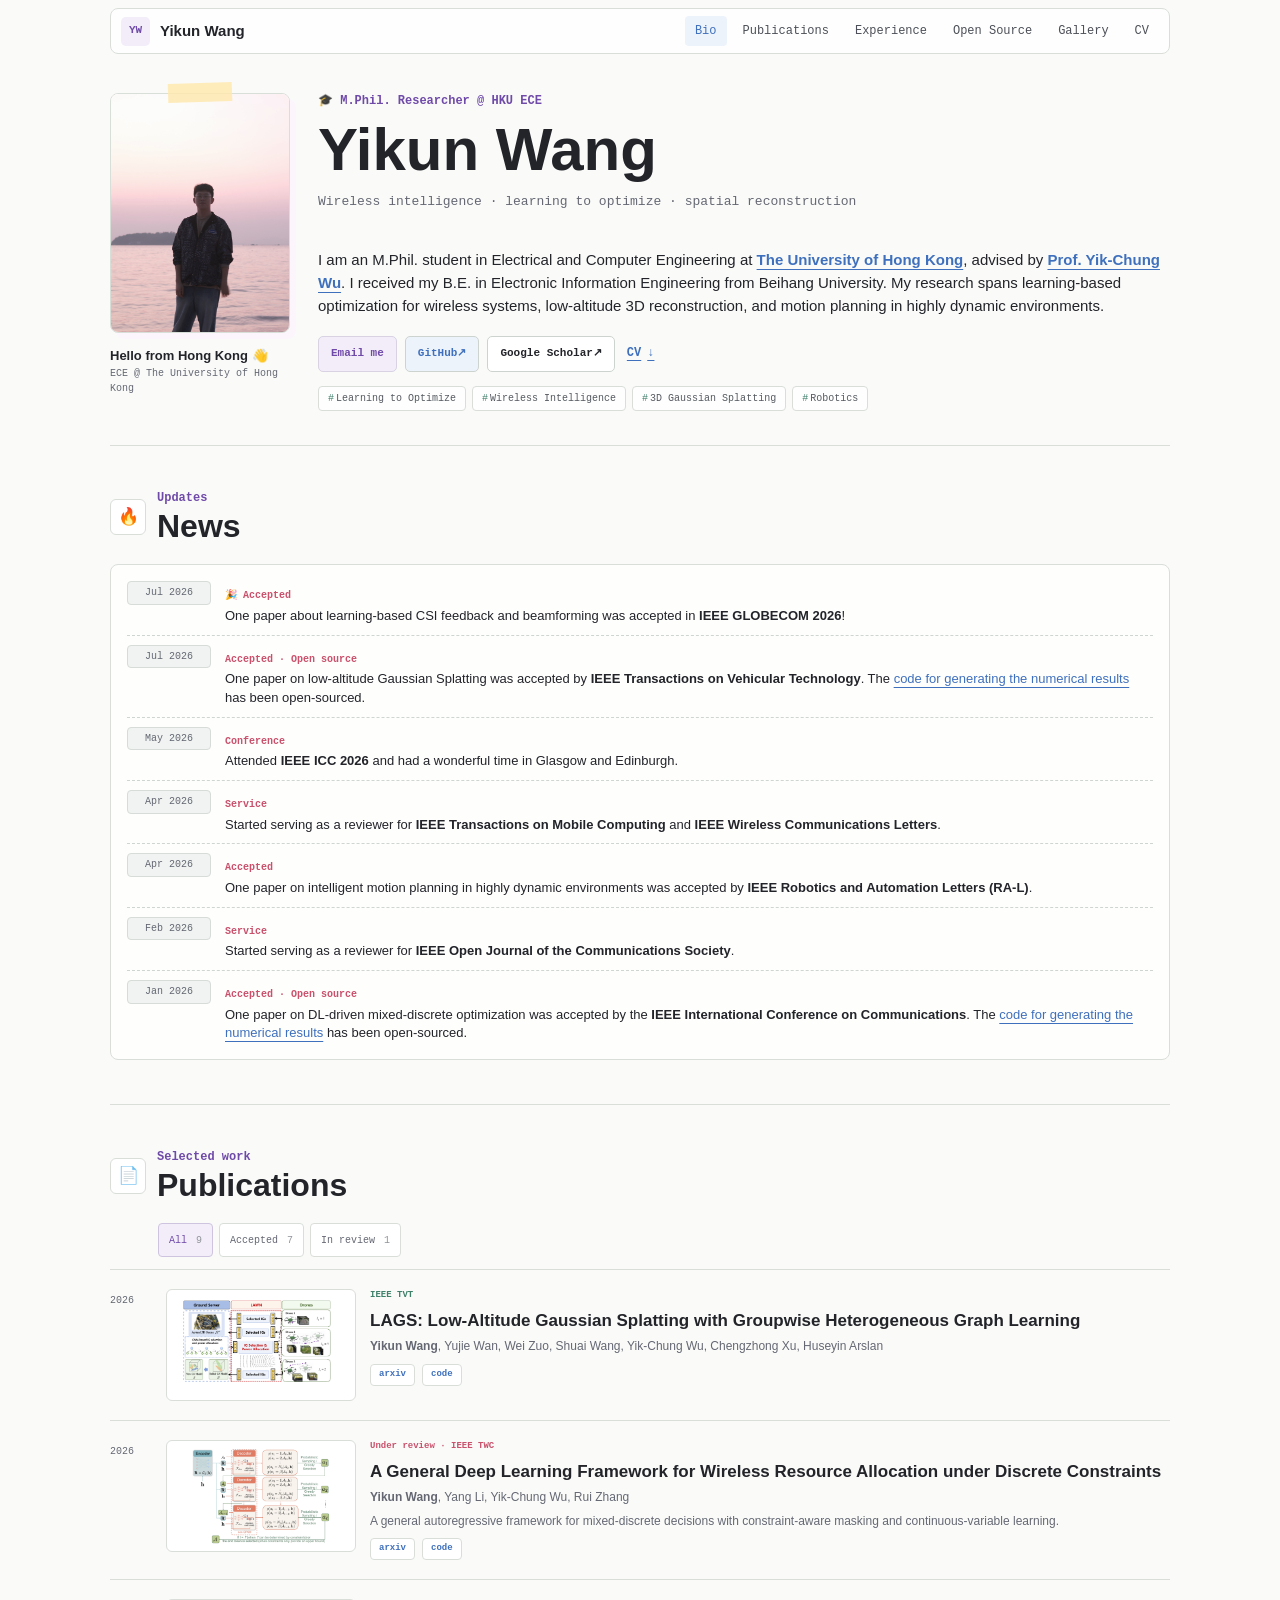
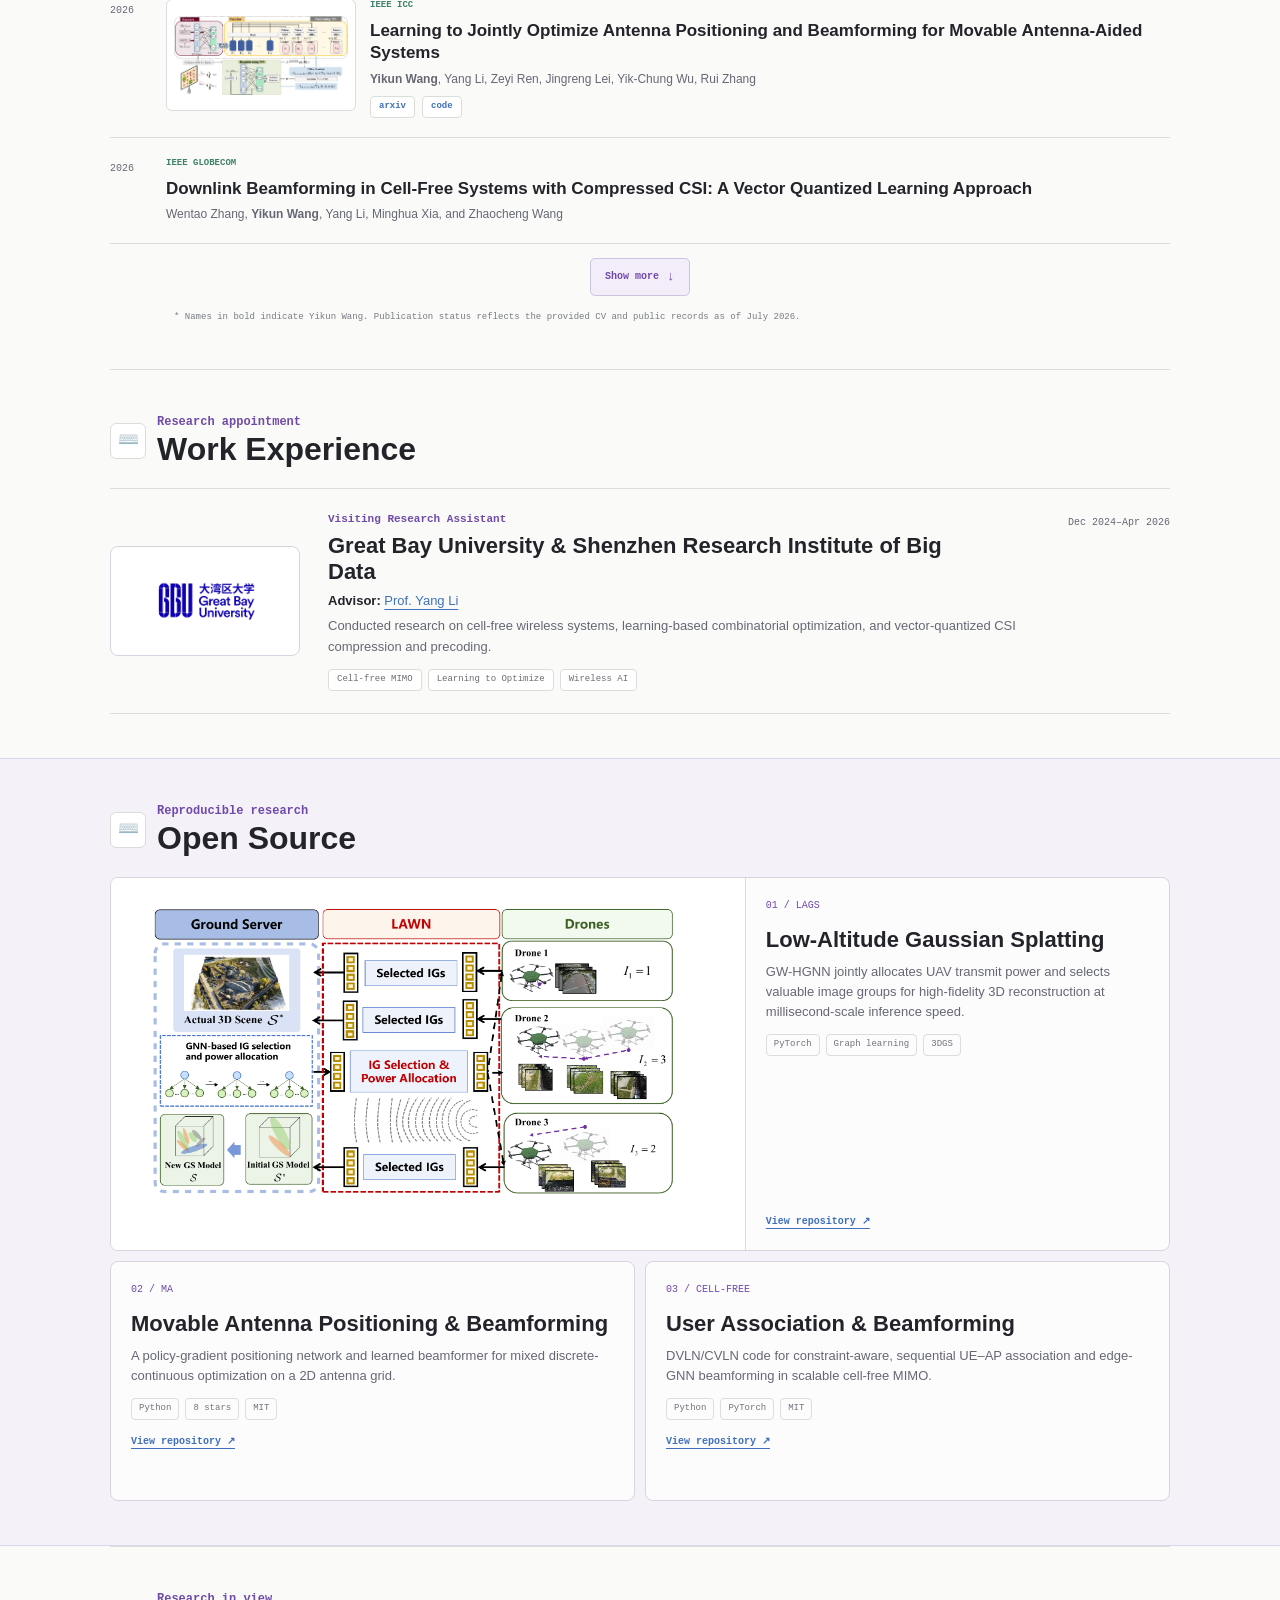
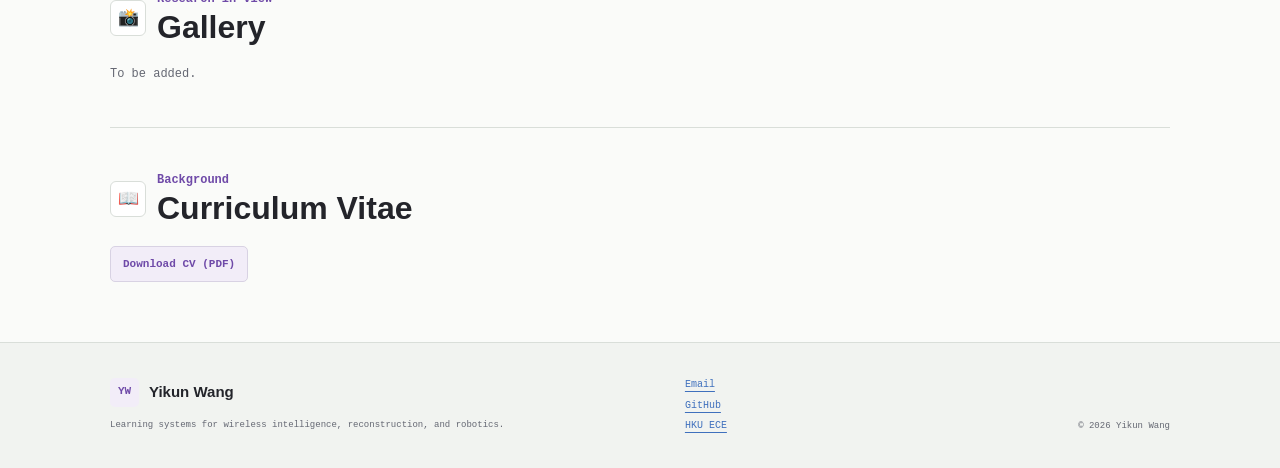
==== index.html @ ab5ed32e "Correct DPNet author list" ====
<!doctype html>
<html lang="en">
<head>
  <meta charset="utf-8">
  <meta name="viewport" content="width=device-width, initial-scale=1">
  <meta name="description" content="Yikun Wang is an M.Phil. researcher at The University of Hong Kong working on learning-based optimization, wireless systems, robotics, and 3D Gaussian Splatting.">
  <meta name="theme-color" content="#fafaf7">
  <title>Yikun Wang | HKU ECE</title>
  <link rel="icon" href="assets/images/academic-avatar.svg?v=20260718-7" type="image/svg+xml">
  <link rel="stylesheet" href="styles.css?v=20260721-9">
  <script src="script.js?v=20260721-9" defer></script>
</head>
<body>
  <a class="skip-link" href="#main">Skip to content</a>
  <header class="site-header" id="top">
    <div class="nav-shell">
      <a class="wordmark" href="#bio" aria-label="Yikun Wang, home">
        <span class="wordmark-mark">YW</span>
        <span>Yikun Wang</span>
      </a>
      <button class="nav-toggle" type="button" aria-expanded="false" aria-controls="site-nav" aria-label="Open navigation">
        <span></span><span></span><span></span>
      </button>
      <nav class="site-nav" id="site-nav" aria-label="Primary navigation">
        <a href="#bio">Bio</a>
        <a href="#publications">Publications</a>
        <a href="#experience">Experience</a>
        <a href="#opensource">Open Source</a>
        <a href="#gallery">Gallery</a>
        <a href="#cv">CV</a>
      </nav>
    </div>
  </header>

  <main id="main">
    <section class="intro" id="bio" aria-labelledby="intro-title">
      <div class="intro-heading">
        <p class="eyebrow">🎓 M.Phil. Researcher @ HKU ECE</p>
        <h1 id="intro-title">Yikun Wang</h1>
        <p class="intro-lede">Wireless intelligence · learning to optimize · spatial reconstruction</p>
      </div>
      <div class="portrait-wrap">
        <div class="portrait-rule" aria-hidden="true"></div>
        <img src="assets/images/yikun-portrait.jpg" alt="Yikun Wang by the sea at sunset" width="1200" height="1800">
        <p><strong>Hello from Hong Kong 👋</strong><br>ECE @ The University of Hong Kong</p>
      </div>
      <div class="intro-copy">
        <p class="bio-copy">I am an M.Phil. student in Electrical and Computer Engineering at <a href="https://www.hku.hk/" target="_blank" rel="noreferrer">The University of Hong Kong</a>, advised by <a href="https://www.eee.hku.hk/~ycwu/" target="_blank" rel="noreferrer">Prof. Yik-Chung Wu</a>. I received my B.E. in Electronic Information Engineering from Beihang University. My research spans learning-based optimization for wireless systems, low-altitude 3D reconstruction, and motion planning in highly dynamic environments.</p>
        <div class="intro-actions" aria-label="Profile links">
          <a class="button button-primary" href="mailto:ykwang@eee.hku.hk">Email me</a>
          <a class="button button-secondary" href="https://github.com/YikunWang-EEE" target="_blank" rel="noreferrer">GitHub <span aria-hidden="true">↗</span></a>
          <a class="button" href="https://scholar.google.com/citations?hl=en&amp;view_op=list_works&amp;gmla=AO4B3ju6pZZpraWjbj2CUvPXa1FdmFmzpPpdpipQmWV3jkMNnJFalq5G9FxbeMhMdNvijNflR9nXmURMzgoib3bXlLib&amp;user=nEgyU6MAAAAJ" target="_blank" rel="noreferrer">Google Scholar <span aria-hidden="true">↗</span></a>
          <a class="text-link" href="assets/cv/Yikun_Wang_CV.pdf?v=20260718-4" download="Yikun_Wang_CV.pdf">CV <span aria-hidden="true">↓</span></a>
        </div>
        <ul class="research-tags" aria-label="Research interests">
          <li>Learning to Optimize</li>
          <li>Wireless Intelligence</li>
          <li>3D Gaussian Splatting</li>
          <li>Robotics</li>
        </ul>
      </div>
      <a class="section-cue" href="#news" aria-label="Continue to news"><span>Latest</span><span aria-hidden="true">↓</span></a>
    </section>

    <section class="section news-section" id="news" aria-labelledby="news-title">
      <div class="section-heading">
        <p class="section-index" aria-hidden="true">🔥</p>
        <div>
          <p class="eyebrow">Updates</p>
          <h2 id="news-title">News</h2>
        </div>
      </div>
      <div class="news-list">
        <article class="news-item featured-news">
          <time datetime="2026-07">Jul 2026</time>
          <div>
            <span class="news-label">🎉 Accepted</span>
            <p>One paper about learning-based CSI feedback and beamforming was accepted in <strong>IEEE GLOBECOM 2026</strong>!</p>
          </div>
        </article>
        <article class="news-item featured-news">
          <time datetime="2026-07">Jul 2026</time>
          <div>
            <span class="news-label">Accepted · Open source</span>
            <p>One paper on low-altitude Gaussian Splatting was accepted by <strong>IEEE Transactions on Vehicular Technology</strong>. The <a href="https://github.com/YikunWang-EEE/LAGS_low_altitude_gaussian_splatting" target="_blank" rel="noreferrer">code for generating the numerical results</a> has been open-sourced.</p>
          </div>
        </article>
        <article class="news-item">
          <time datetime="2026-05">May 2026</time>
          <div>
            <span class="news-label">Conference</span>
            <p>Attended <strong>IEEE ICC 2026</strong> and had a wonderful time in Glasgow and Edinburgh.</p>
          </div>
        </article>
        <article class="news-item">
          <time datetime="2026-04">Apr 2026</time>
          <div>
            <span class="news-label">Service</span>
            <p>Started serving as a reviewer for <strong>IEEE Transactions on Mobile Computing</strong> and <strong>IEEE Wireless Communications Letters</strong>.</p>
          </div>
        </article>
        <article class="news-item">
          <time datetime="2026-04">Apr 2026</time>
          <div>
            <span class="news-label">Accepted</span>
            <p>One paper on intelligent motion planning in highly dynamic environments was accepted by <strong>IEEE Robotics and Automation Letters (RA-L)</strong>.</p>
          </div>
        </article>
        <article class="news-item">
          <time datetime="2026-02">Feb 2026</time>
          <div>
            <span class="news-label">Service</span>
            <p>Started serving as a reviewer for <strong>IEEE Open Journal of the Communications Society</strong>.</p>
          </div>
        </article>
        <article class="news-item">
          <time datetime="2026-01">Jan 2026</time>
          <div>
            <span class="news-label">Accepted · Open source</span>
            <p>One paper on DL-driven mixed-discrete optimization was accepted by the <strong>IEEE International Conference on Communications</strong>. The <a href="https://github.com/YikunWang-EEE/RL-MA-joint-APS-and-BF" target="_blank" rel="noreferrer">code for generating the numerical results</a> has been open-sourced.</p>
          </div>
        </article>
      </div>
    </section>

    <section class="section" id="publications" aria-labelledby="publications-title">
      <div class="section-heading">
        <p class="section-index" aria-hidden="true">📄</p>
        <div>
          <p class="eyebrow">Selected work</p>
          <h2 id="publications-title">Publications</h2>
        </div>
      </div>
      <div class="filter-bar" role="group" aria-label="Filter publications">
        <button class="filter-button is-active" type="button" data-filter="all" aria-pressed="true">All <span>9</span></button>
        <button class="filter-button" type="button" data-filter="accepted" aria-pressed="false">Accepted <span>7</span></button>
        <button class="filter-button" type="button" data-filter="review" aria-pressed="false">In review <span>1</span></button>
      </div>
      <ol class="publication-list" id="publication-list">
        <li class="publication has-media" data-categories="accepted">
          <div class="publication-year">2026</div>
          <div class="publication-media"><img src="assets/images/lags-system.png" alt="Low-altitude Gaussian Splatting system overview" loading="lazy"></div>
          <div class="publication-body">
            <div class="publication-topline"><span class="status status-accepted">IEEE TVT</span></div>
            <h3>LAGS: Low-Altitude Gaussian Splatting with Groupwise Heterogeneous Graph Learning</h3>
            <p class="authors"><strong>Yikun Wang</strong>, Yujie Wan, Wei Zuo, Shuai Wang, Yik-Chung Wu, Chengzhong Xu, Huseyin Arslan</p>
            <div class="paper-links"><a href="https://arxiv.org/abs/2604.16910" target="_blank" rel="noreferrer">arXiv</a><a href="https://github.com/YikunWang-EEE/LAGS_low_altitude_gaussian_splatting" target="_blank" rel="noreferrer">Code</a></div>
          </div>
        </li>
        <li class="publication has-media" data-categories="review">
          <div class="publication-year">2026</div>
          <div class="publication-media"><img src="assets/images/general-dl-framework.png" alt="Autoregressive encoder-decoder framework for mixed-discrete wireless resource allocation" loading="lazy"></div>
          <div class="publication-body">
            <div class="publication-topline"><span class="status status-review">Under review · IEEE TWC</span></div>
            <h3>A General Deep Learning Framework for Wireless Resource Allocation under Discrete Constraints</h3>
            <p class="authors"><strong>Yikun Wang</strong>, Yang Li, Yik-Chung Wu, Rui Zhang</p>
            <p class="paper-note">A general autoregressive framework for mixed-discrete decisions with constraint-aware masking and continuous-variable learning.</p>
            <div class="paper-links"><a href="https://arxiv.org/abs/2603.19322" target="_blank" rel="noreferrer">arXiv</a><a href="https://github.com/YikunWang-EEE/User_Association_Beamforming_Cell_Free_Learning" target="_blank" rel="noreferrer">Code</a></div>
          </div>
        </li>
        <li class="publication has-media" data-categories="accepted">
          <div class="publication-year">2026</div>
          <div class="publication-media"><img src="assets/images/ma-framework.png" alt="Movable antenna positioning and beamforming framework" loading="lazy"></div>
          <div class="publication-body">
            <div class="publication-topline"><span class="status status-accepted">IEEE ICC</span></div>
            <h3>Learning to Jointly Optimize Antenna Positioning and Beamforming for Movable Antenna-Aided Systems</h3>
            <p class="authors"><strong>Yikun Wang</strong>, Yang Li, Zeyi Ren, Jingreng Lei, Yik-Chung Wu, Rui Zhang</p>
            <div class="paper-links"><a href="https://arxiv.org/abs/2603.16449" target="_blank" rel="noreferrer">arXiv</a><a href="https://github.com/YikunWang-EEE/RL-MA-joint-APS-and-BF" target="_blank" rel="noreferrer">Code</a></div>
          </div>
        </li>
        <li class="publication" data-categories="accepted">
          <div class="publication-year">2026</div>
          <div class="publication-body">
            <div class="publication-topline"><span class="status status-accepted">IEEE GLOBECOM</span></div>
            <h3>Downlink Beamforming in Cell-Free Systems with Compressed CSI: A Vector Quantized Learning Approach</h3>
            <p class="authors">Wentao Zhang, <strong>Yikun Wang</strong>, Yang Li, Minghua Xia, and Zhaocheng Wang</p>
          </div>
        </li>
        <li class="publication has-media" data-categories="accepted">
          <div class="publication-year">2026</div>
          <div class="publication-media"><img src="assets/images/dpnet-framework.png" alt="DPNet framework combining Doppler velocity rectification, D-KalmanNet, and dynamic motion planning" loading="lazy"></div>
          <div class="publication-body">
            <div class="publication-topline"><span class="status status-accepted">IEEE RA-L</span></div>
            <h3>DPNet: Doppler LiDAR Motion Planning for Highly-Dynamic Environments</h3>
            <p class="authors">Wei Zuo, Zeyi Ren, Chengyang Li, <strong>Yikun Wang</strong>, et al.</p>
            <div class="paper-links"><a href="https://arxiv.org/abs/2512.00375" target="_blank" rel="noreferrer">arXiv</a><a href="https://github.com/UUwei-zuo/DPNet" target="_blank" rel="noreferrer">Code</a></div>
          </div>
        </li>
        <li class="publication" data-categories="accepted">
          <div class="publication-year">2026</div>
          <div class="publication-body">
            <div class="publication-topline"><span class="status status-accepted">IEEE ISIT Workshop</span></div>
            <h3>Efficient Transceiver Design for Aerial Image Transmission and Large-scale Scene Reconstruction</h3>
            <p class="authors">Zeyi Ren, Jialin Dong, Wei Zuo, <strong>Yikun Wang</strong>, et al.</p>
          </div>
        </li>
        <li class="publication" data-categories="accepted">
          <div class="publication-year">2026</div>
          <div class="publication-body">
            <div class="publication-topline"><span class="status status-accepted">CVPR</span></div>
            <h3>NTK-Guided Implicit Neural Teaching</h3>
            <p class="authors">Chen Zhang, Wei Zuo, Bingyang Cheng, <strong>Yikun Wang</strong>, Wei-Bin Kou, Yik-Chung Wu, Ngai Wong</p>
            <div class="paper-links"><a href="https://github.com/chen2hang/NTK_Guided_Implicit_Neural_Teaching" target="_blank" rel="noreferrer">Code</a></div>
          </div>
        </li>
        <li class="publication" data-categories="accepted">
          <div class="publication-year">2026</div>
          <div class="publication-body">
            <div class="publication-topline"><span class="status status-accepted">IEEE ICASSP</span></div>
            <h3>HPTune: Hierarchical Proactive Tuning for Collision-Free Model Predictive Control</h3>
            <p class="authors">Wei Zuo, Chengyang Li, <strong>Yikun Wang</strong>, Bingyang Cheng, Zeyi Ren, Shuai Wang, Derrick Wing Kwan Ng, Yik-Chung Wu</p>
            <div class="paper-links"><a href="https://arxiv.org/abs/2601.21346" target="_blank" rel="noreferrer">arXiv</a></div>
          </div>
        </li>
        <li class="publication" data-categories="patent">
          <div class="publication-year">2026</div>
          <div class="publication-body">
            <div class="publication-topline"><span class="status status-patent">国家发明专利</span></div>
            <h3 lang="zh-CN">一种无蜂窝系统的联合授权与波束赋形方法及其相关设备</h3>
            <p class="authors" lang="zh-CN">申请号：202610309500.6，申请日期：2026年3月13日</p>
          </div>
        </li>
      </ol>
      <div class="publication-toggle">
        <button class="show-more-button" type="button" aria-expanded="false" aria-controls="publication-list">
          <span class="show-more-label">Show more</span>
          <span class="show-more-icon" aria-hidden="true">↓</span>
        </button>
      </div>
      <p class="publication-note">* Names in bold indicate Yikun Wang. Publication status reflects the provided CV and public records as of July 2026.</p>
    </section>

    <section class="section experience-section" id="experience" aria-labelledby="experience-title">
      <div class="section-heading">
        <p class="section-index" aria-hidden="true">⌨️</p>
        <div>
          <p class="eyebrow">Research appointment</p>
          <h2 id="experience-title">Work Experience</h2>
        </div>
      </div>
      <article class="experience-entry">
        <div class="experience-logo">
          <img src="assets/images/gbu-logo.png" alt="Great Bay University logo" width="182" height="71">
        </div>
        <div class="experience-details">
          <div class="experience-topline">
            <div>
              <p class="experience-role">Visiting Research Assistant</p>
              <h3>Great Bay University &amp; Shenzhen Research Institute of Big Data</h3>
            </div>
            <time datetime="2024-12/2026-04">Dec 2024–Apr 2026</time>
          </div>
          <p class="experience-advisor"><strong>Advisor:</strong> <a href="https://liyangblade.github.io/" target="_blank" rel="noreferrer">Prof. Yang Li</a></p>
          <p>Conducted research on cell-free wireless systems, learning-based combinatorial optimization, and vector-quantized CSI compression and precoding.</p>
          <ul class="experience-tags" aria-label="Research areas">
            <li>Cell-free MIMO</li>
            <li>Learning to Optimize</li>
            <li>Wireless AI</li>
          </ul>
        </div>
      </article>
    </section>

    <section class="section open-source-section" id="opensource" aria-labelledby="opensource-title">
      <div class="section-heading">
        <p class="section-index" aria-hidden="true">⌨️</p>
        <div><p class="eyebrow">Reproducible research</p><h2 id="opensource-title">Open Source</h2></div>
      </div>
      <div class="project-grid">
        <article class="project project-featured">
          <div class="project-visual"><img src="assets/images/lags-system.png" alt="LAGS groupwise aerial image transmission system diagram" loading="lazy"></div>
          <div class="project-content">
            <div class="project-number">01 / LAGS</div>
            <h3>Low-Altitude Gaussian Splatting</h3>
            <p>GW-HGNN jointly allocates UAV transmit power and selects valuable image groups for high-fidelity 3D reconstruction at millisecond-scale inference speed.</p>
            <ul class="tech-list"><li>PyTorch</li><li>Graph learning</li><li>3DGS</li></ul>
            <a class="project-link" href="https://github.com/YikunWang-EEE/LAGS_low_altitude_gaussian_splatting" target="_blank" rel="noreferrer">View repository <span aria-hidden="true">↗</span></a>
          </div>
        </article>
        <article class="project">
          <div class="project-content">
            <div class="project-number">02 / MA</div>
            <h3>Movable Antenna Positioning &amp; Beamforming</h3>
            <p>A policy-gradient positioning network and learned beamformer for mixed discrete-continuous optimization on a 2D antenna grid.</p>
            <div class="project-meta"><span>Python</span><span>8 stars</span><span>MIT</span></div>
            <a class="project-link" href="https://github.com/YikunWang-EEE/RL-MA-joint-APS-and-BF" target="_blank" rel="noreferrer">View repository <span aria-hidden="true">↗</span></a>
          </div>
        </article>
        <article class="project">
          <div class="project-content">
            <div class="project-number">03 / CELL-FREE</div>
            <h3>User Association &amp; Beamforming</h3>
            <p>DVLN/CVLN code for constraint-aware, sequential UE–AP association and edge-GNN beamforming in scalable cell-free MIMO.</p>
            <div class="project-meta"><span>Python</span><span>PyTorch</span><span>MIT</span></div>
            <a class="project-link" href="https://github.com/YikunWang-EEE/User_Association_Beamforming_Cell_Free_Learning" target="_blank" rel="noreferrer">View repository <span aria-hidden="true">↗</span></a>
          </div>
        </article>
      </div>
    </section>

    <section class="section" id="gallery" aria-labelledby="gallery-title">
      <div class="section-heading">
        <p class="section-index" aria-hidden="true">📸</p>
        <div><p class="eyebrow">Research in view</p><h2 id="gallery-title">Gallery</h2></div>
      </div>
      <p class="section-placeholder">To be added.</p>
    </section>

    <section class="section cv-section" id="cv" aria-labelledby="cv-title">
      <div class="section-heading">
        <p class="section-index" aria-hidden="true">📖</p>
        <div><p class="eyebrow">Background</p><h2 id="cv-title">Curriculum Vitae</h2></div>
      </div>
      <div class="cv-download">
        <a class="button button-primary" href="assets/cv/Yikun_Wang_CV.pdf?v=20260718-4" download="Yikun_Wang_CV.pdf">Download CV (PDF)</a>
      </div>
    </section>
  </main>

  <footer class="site-footer">
    <div><a class="wordmark footer-wordmark" href="#top"><span class="wordmark-mark">YW</span><span>Yikun Wang</span></a><p>Learning systems for wireless intelligence, reconstruction, and robotics.</p></div>
    <div class="footer-links"><a href="mailto:ykwang@eee.hku.hk">Email</a><a href="https://github.com/YikunWang-EEE" target="_blank" rel="noreferrer">GitHub</a><a href="https://www.eee.hku.hk/" target="_blank" rel="noreferrer">HKU ECE</a></div>
    <p class="copyright">© <span id="year">2026</span> Yikun Wang</p>
  </footer>
</body>
</html>
---- styles.css ----
:root {
  --ink: #23242a;
  --muted: #656873;
  --paper: #fafbf9;
  --panel: #ffffff;
  --soft: #f0f3f1;
  --line: #d9ded9;
  --purple: #6f4aa8;
  --purple-soft: #f2edf8;
  --blue: #3f70bd;
  --blue-soft: #edf3fb;
  --coral: #c9516c;
  --green: #3f806b;
  --max: 1060px;
  --sans: Inter, "Helvetica Neue", Arial, sans-serif;
  --mono: "SFMono-Regular", Consolas, "Liberation Mono", monospace;
}

* { box-sizing: border-box; }
html { scroll-behavior: smooth; scroll-padding-top: 72px; }
body { margin: 0; background: var(--paper); color: var(--ink); font-family: var(--sans); font-size: 15px; line-height: 1.55; letter-spacing: 0; }
img { display: block; max-width: 100%; }
a { color: var(--blue); text-decoration-thickness: 1px; text-underline-offset: 4px; }
a:hover { color: var(--purple); }
button { font: inherit; letter-spacing: 0; }
.skip-link { position: fixed; top: -60px; left: 16px; z-index: 100; padding: 8px 14px; background: var(--ink); color: white; }
.skip-link:focus { top: 12px; }

.site-header { position: sticky; top: 0; z-index: 50; padding: 8px 0; background: rgba(250, 251, 249, .94); border-bottom: 1px solid transparent; backdrop-filter: blur(12px); }
.site-header.is-scrolled { border-color: var(--line); }
.nav-shell { width: min(calc(100% - 36px), var(--max)); min-height: 46px; margin: auto; padding: 0 10px; display: flex; align-items: center; justify-content: space-between; border: 1px solid var(--line); border-radius: 8px; background: rgba(255,255,255,.78); }
.wordmark { display: inline-flex; align-items: center; gap: 10px; color: var(--ink); font-weight: 750; text-decoration: none; }
.wordmark:hover { color: var(--ink); }
.wordmark-mark { display: grid; place-items: center; width: 29px; height: 29px; border-radius: 5px; background: var(--purple-soft); color: var(--purple); font-family: var(--mono); font-size: 11px; font-weight: 800; }
.site-nav { display: flex; align-items: center; gap: 6px; }
.site-nav a { padding: 6px 10px; border-radius: 4px; color: #4d5058; font-family: var(--mono); font-size: 12px; text-decoration: none; }
.site-nav a:hover, .site-nav a.is-current { background: var(--blue-soft); color: var(--blue); }
.nav-toggle { display: none; width: 42px; height: 42px; padding: 10px; border: 0; background: transparent; }
.nav-toggle span { display: block; height: 1px; margin: 5px 0; background: var(--ink); transition: transform 160ms ease, opacity 160ms ease; }

.intro { width: min(calc(100% - 36px), var(--max)); margin: 0 auto; padding: 30px 0 34px; display: grid; grid-template-columns: 180px minmax(0, 1fr); column-gap: 28px; row-gap: 18px; align-items: start; }
.intro-heading { grid-column: 2; grid-row: 1; align-self: end; }
.intro-copy { grid-column: 2; grid-row: 2; }
.portrait-wrap { grid-column: 1; grid-row: 1 / span 2; position: sticky; top: 78px; }
.portrait-wrap img { width: 100%; height: 240px; border: 1px solid #cfd6d0; border-radius: 8px; object-fit: cover; object-position: 50% 72%; filter: brightness(1.05) contrast(.98); box-shadow: 6px 6px 0 var(--purple-soft); }
.portrait-rule { position: absolute; top: -10px; left: 50%; width: 64px; height: 19px; z-index: 2; transform: translateX(-50%) rotate(-2deg); background: rgba(255, 232, 174, .82); }
.portrait-wrap p { margin: 13px 0 0; color: var(--muted); font-family: var(--mono); font-size: 10px; line-height: 1.5; }
.portrait-wrap strong { color: var(--ink); font-family: var(--sans); font-size: 13px; }
.eyebrow { margin: 0 0 10px; color: var(--purple); font-family: var(--mono); font-size: 12px; font-weight: 700; line-height: 1.4; }
h1, h2, h3, h4, p { overflow-wrap: anywhere; }
h1 { margin: 0; font-size: clamp(46px, 5.5vw, 60px); font-weight: 800; line-height: 1; letter-spacing: 0; }
.intro-lede { margin: 12px 0 18px; color: var(--muted); font-family: var(--mono); font-size: 13px; }
.bio-copy { margin: 0; font-size: 15px; }
.bio-copy a { font-weight: 650; }
.intro-actions { display: flex; align-items: center; flex-wrap: wrap; gap: 8px; margin-top: 18px; }
.button { display: inline-flex; align-items: center; justify-content: center; min-height: 36px; padding: 6px 12px; border: 1px solid #cdd3ce; border-radius: 5px; background: white; color: var(--ink); font-family: var(--mono); font-size: 11px; font-weight: 700; text-decoration: none; }
.button:hover { border-color: #aeb7b0; color: var(--purple); transform: translateY(-1px); }
.button-primary { border-color: #d8d2e3; background: var(--purple-soft); color: var(--purple); }
.button-secondary { background: var(--blue-soft); color: var(--blue); }
.text-link { display: inline-flex; align-items: center; gap: 6px; padding: 7px 4px; border: 0; background: transparent; color: var(--blue); font-family: var(--mono); font-size: 12px; font-weight: 700; cursor: pointer; }
.research-tags { display: flex; flex-wrap: wrap; gap: 6px; margin: 14px 0 0; padding: 0; list-style: none; }
.research-tags li { padding: 4px 9px; border: 1px solid var(--line); border-radius: 4px; background: rgba(255,255,255,.7); color: #565a61; font-family: var(--mono); font-size: 10px; }
.research-tags li::before { content: "#"; margin-right: 2px; color: var(--green); }
.section-cue { display: none; }

.section { width: min(calc(100% - 36px), var(--max)); margin: 0 auto; padding: 44px 0; border-top: 1px solid var(--line); }
.section-heading { display: flex; align-items: center; gap: 11px; margin-bottom: 20px; }
.section-index { display: grid; place-items: center; flex: 0 0 36px; width: 36px; height: 36px; margin: 0; border: 1px solid var(--line); border-radius: 6px; background: white; font-size: 17px; }
.section-heading .eyebrow { margin-bottom: 2px; }
.section-heading h2 { margin: 0; font-size: clamp(27px, 3vw, 32px); line-height: 1.1; }

.experience-entry { display: grid; grid-template-columns: 190px minmax(0,1fr); gap: 28px; align-items: center; padding: 22px 0; border-top: 1px solid var(--line); border-bottom: 1px solid var(--line); }
.experience-logo { display: grid; place-items: center; min-height: 110px; padding: 18px; border: 1px solid #d9d3e1; border-radius: 8px; background: white; }
.experience-logo img { width: 158px; height: auto; }
.experience-details { min-width: 0; }
.experience-topline { display: flex; align-items: flex-start; justify-content: space-between; gap: 24px; }
.experience-role { margin: 0 0 5px; color: var(--purple); font-family: var(--mono); font-size: 11px; font-weight: 700; }
.experience-details h3 { max-width: 620px; margin: 0; font-size: 22px; line-height: 1.22; }
.experience-topline time { flex: 0 0 auto; padding-top: 4px; color: var(--muted); font-family: var(--mono); font-size: 10px; white-space: nowrap; }
.experience-advisor { margin: 10px 0 4px; color: var(--ink) !important; }
.experience-details > p { max-width: 720px; margin: 5px 0 0; color: var(--muted); font-size: 13px; }
.experience-tags { display: flex; flex-wrap: wrap; gap: 6px; margin: 12px 0 0; padding: 0; list-style: none; }
.experience-tags li { padding: 3px 8px; border: 1px solid var(--line); border-radius: 4px; background: white; color: #696d74; font-family: var(--mono); font-size: 9px; }

.news-section { display: block; }
.news-list { padding: 7px 16px; border: 1px solid var(--line); border-radius: 8px; background: rgba(255,255,255,.78); }
.news-item { display: grid; grid-template-columns: 84px 1fr; gap: 14px; padding: 9px 0; border-bottom: 1px dashed #cfd5d0; }
.news-item:last-child { border-bottom: 0; }
.news-item time { align-self: start; padding: 3px 7px; border: 1px solid #d7dcd8; border-radius: 4px; background: var(--soft); color: var(--muted); font-family: var(--mono); font-size: 10px; text-align: center; }
.news-item p, .featured-news p { margin: 0; font-family: var(--sans); font-size: 13px; line-height: 1.45; }
.news-label { display: inline-block; margin: 0 0 3px; color: var(--coral); font-family: var(--mono); font-size: 10px; font-weight: 800; }

.filter-bar { display: flex; flex-wrap: wrap; gap: 6px; margin: 0 0 12px 48px; }
.filter-button { min-height: 34px; padding: 5px 10px; border: 1px solid var(--line); border-radius: 4px; background: white; color: var(--muted); font-family: var(--mono); font-size: 10px; cursor: pointer; }
.filter-button span { margin-left: 3px; color: #92969c; }
.filter-button:hover, .filter-button.is-active { border-color: #cfc4df; background: var(--purple-soft); color: var(--purple); }
.publication-list { margin: 0; padding: 0; border-top: 1px solid var(--line); list-style: none; }
.publication { display: grid; grid-template-columns: 42px minmax(0,1fr); gap: 14px; padding: 19px 0; border-bottom: 1px solid var(--line); }
.publication.has-media { grid-template-columns: 42px 190px minmax(0,1fr); }
.publication[hidden] { display: none; }
.publication-year { padding-top: 4px; color: var(--muted); font-family: var(--mono); font-size: 10px; }
.publication-media { align-self: start; height: 112px; padding: 7px; overflow: hidden; border: 1px solid var(--line); border-radius: 6px; background: white; }
.publication-media img { width: 100%; height: 100%; object-fit: contain; }
.publication-body { min-width: 0; }
.publication-topline { display: flex; align-items: center; justify-content: space-between; gap: 12px; margin-bottom: 7px; }
.status { font-family: var(--mono); font-size: 9px; font-weight: 800; }
.status { color: var(--coral); }
.status-accepted { color: var(--green); }
.status-patent { color: #9b7023; }
.publication h3 { margin: 0 0 5px; font-size: 17px; line-height: 1.3; }
.authors, .paper-note { margin: 0; color: var(--muted); font-size: 12px; }
.paper-note { margin-top: 5px; }
.paper-links { display: flex; gap: 7px; margin-top: 8px; }
.paper-links a { padding: 3px 8px; border: 1px solid var(--line); border-radius: 4px; background: white; font-family: var(--mono); font-size: 9px; font-weight: 800; text-decoration: none; text-transform: lowercase; }
.publication-toggle { display: flex; justify-content: center; padding-top: 14px; }
.show-more-button { display: inline-flex; align-items: center; gap: 8px; min-height: 38px; padding: 7px 14px; border: 1px solid #cfc4df; border-radius: 5px; background: var(--purple-soft); color: var(--purple); font-family: var(--mono); font-size: 10px; font-weight: 700; cursor: pointer; }
.show-more-button:hover { border-color: var(--purple); background: white; }
.show-more-icon { font-size: 13px; transition: transform 160ms ease; }
.show-more-button[aria-expanded="true"] .show-more-icon { transform: rotate(180deg); }
.publication-note { margin: 15px 0 0 64px; color: #777b82; font-family: var(--mono); font-size: 9px; }

.open-source-section { width: 100%; max-width: none; padding-right: max(18px, calc((100% - var(--max)) / 2)); padding-left: max(18px, calc((100% - var(--max)) / 2)); background: #f4f1f8; border-top: 1px solid #ddd5e8; border-bottom: 1px solid #ddd5e8; }
.project-grid { display: grid; grid-template-columns: repeat(2, 1fr); gap: 10px; }
.project { min-height: 240px; overflow: hidden; border: 1px solid #d9d3e1; border-radius: 8px; background: rgba(255,255,255,.8); }
.project-featured { grid-column: 1 / -1; display: grid; grid-template-columns: 1.2fr .8fr; min-height: 290px; }
.project-visual { min-height: 240px; background: white; border-right: 1px solid var(--line); }
.project-visual img { width: 100%; height: 100%; padding: 18px; object-fit: contain; }
.project-content { display: flex; flex-direction: column; padding: 20px; }
.project-number { color: var(--purple); font-family: var(--mono); font-size: 10px; }
.project h3 { margin: 14px 0 8px; font-size: 22px; line-height: 1.2; }
.project p { margin: 0; color: var(--muted); font-size: 13px; }
.tech-list, .project-meta { display: flex; flex-wrap: wrap; gap: 6px; margin: 12px 0 0; padding: 0; list-style: none; }
.tech-list li, .project-meta span { padding: 3px 7px; border: 1px solid var(--line); border-radius: 4px; color: #71747a; font-family: var(--mono); font-size: 9px; }
.project-link { align-self: flex-start; margin-top: auto; padding-top: 14px; color: var(--blue); font-family: var(--mono); font-size: 10px; font-weight: 700; }

.section-placeholder { margin: 0; color: var(--muted); font-family: var(--mono); font-size: 12px; }
.cv-section { padding-bottom: 60px; }
.cv-download { display: flex; align-items: center; }

.site-footer { display: grid; grid-template-columns: 1.5fr 1fr auto; gap: 30px; padding: 34px max(18px, calc((100% - var(--max)) / 2)); border-top: 1px solid var(--line); background: #f1f3f0; }
.footer-wordmark { margin-bottom: 12px; }
.site-footer p { max-width: 430px; margin: 0; color: var(--muted); font-family: var(--mono); font-size: 9px; }
.footer-links { display: flex; flex-direction: column; align-items: flex-start; gap: 5px; }
.footer-links a { font-family: var(--mono); font-size: 10px; }
.copyright { align-self: end; white-space: nowrap; }

@media (max-width: 850px) {
  .intro { grid-template-columns: 166px minmax(0,1fr); column-gap: 24px; }
  .publication.has-media { grid-template-columns: 40px 170px minmax(0,1fr); }
}

@media (max-width: 700px) {
  html { scroll-padding-top: 74px; }
  .site-header { padding: 8px 0; }
  .nav-shell { width: min(calc(100% - 24px), var(--max)); min-height: 50px; }
  .nav-toggle { display: block; }
  .nav-toggle[aria-expanded="true"] span:nth-child(1) { transform: translateY(6px) rotate(45deg); }
  .nav-toggle[aria-expanded="true"] span:nth-child(2) { opacity: 0; }
  .nav-toggle[aria-expanded="true"] span:nth-child(3) { transform: translateY(-6px) rotate(-45deg); }
  .site-nav { position: absolute; top: 67px; right: 12px; left: 12px; display: none; align-items: stretch; padding: 8px; border: 1px solid var(--line); border-radius: 8px; background: var(--paper); box-shadow: 0 12px 28px rgba(31,35,32,.1); }
  .site-nav.is-open { display: flex; flex-direction: column; gap: 2px; }
  .site-nav a { padding: 9px 11px; }
  .intro { width: min(calc(100% - 28px), var(--max)); padding: 30px 0 38px; grid-template-columns: 1fr; gap: 20px; }
  .intro-heading { grid-column: 1; grid-row: 1; }
  .portrait-wrap { grid-column: 1; grid-row: 2; position: relative; top: auto; width: min(100%, 340px); }
  .intro-copy { grid-column: 1; grid-row: 3; }
  .portrait-wrap img { height: 330px; }
  h1 { font-size: 48px; }
  .intro-lede { font-size: 12px; }
  .bio-copy { font-size: 15px; }
  .experience-entry { grid-template-columns: 1fr; gap: 17px; padding: 18px 0; }
  .experience-logo { width: min(100%, 210px); min-height: 100px; }
  .experience-topline { flex-direction: column; gap: 7px; }
  .experience-details h3 { font-size: 20px; }
  .section { width: min(calc(100% - 28px), var(--max)); padding: 36px 0; }
  .section-heading { margin-bottom: 17px; }
  .section-index { flex-basis: 34px; width: 34px; height: 34px; font-size: 16px; }
  .section-heading h2 { font-size: 28px; }
  .news-list { padding: 6px 12px; }
  .news-item { grid-template-columns: 72px 1fr; gap: 10px; }
  .filter-bar { margin-left: 0; }
  .publication, .publication.has-media { grid-template-columns: 36px minmax(0,1fr); gap: 9px; padding: 16px 0; }
  .publication.has-media .publication-media { grid-column: 2; height: 145px; }
  .publication.has-media .publication-body { grid-column: 2; }
  .publication-topline { align-items: flex-start; flex-direction: column; gap: 3px; }
  .publication h3 { font-size: 16px; }
  .publication-note { margin-left: 48px; }
  .open-source-section { width: 100%; padding-right: 14px; padding-left: 14px; }
  .project-grid { grid-template-columns: 1fr; }
  .project-featured { grid-column: auto; grid-template-columns: 1fr; }
  .project-visual { min-height: 190px; border-right: 0; border-bottom: 1px solid var(--line); }
  .project { min-height: 235px; }
  .site-footer { grid-template-columns: 1fr; gap: 18px; padding: 30px 20px; }
  .copyright { align-self: auto; }
}

@media (prefers-reduced-motion: reduce) {
  *, *::before, *::after { scroll-behavior: auto !important; transition-duration: .01ms !important; }
}

@media print {
  .site-header, .intro-actions, .research-tags, .section-cue, #news, #publications, #opensource, #gallery, .site-footer { display: none !important; }
  .intro { grid-template-columns: 150px 1fr; padding: 25px 0; }
  .portrait-wrap { position: static; }
  .portrait-wrap img { height: 210px; box-shadow: none; }
  .section { padding: 30px 0; }
}
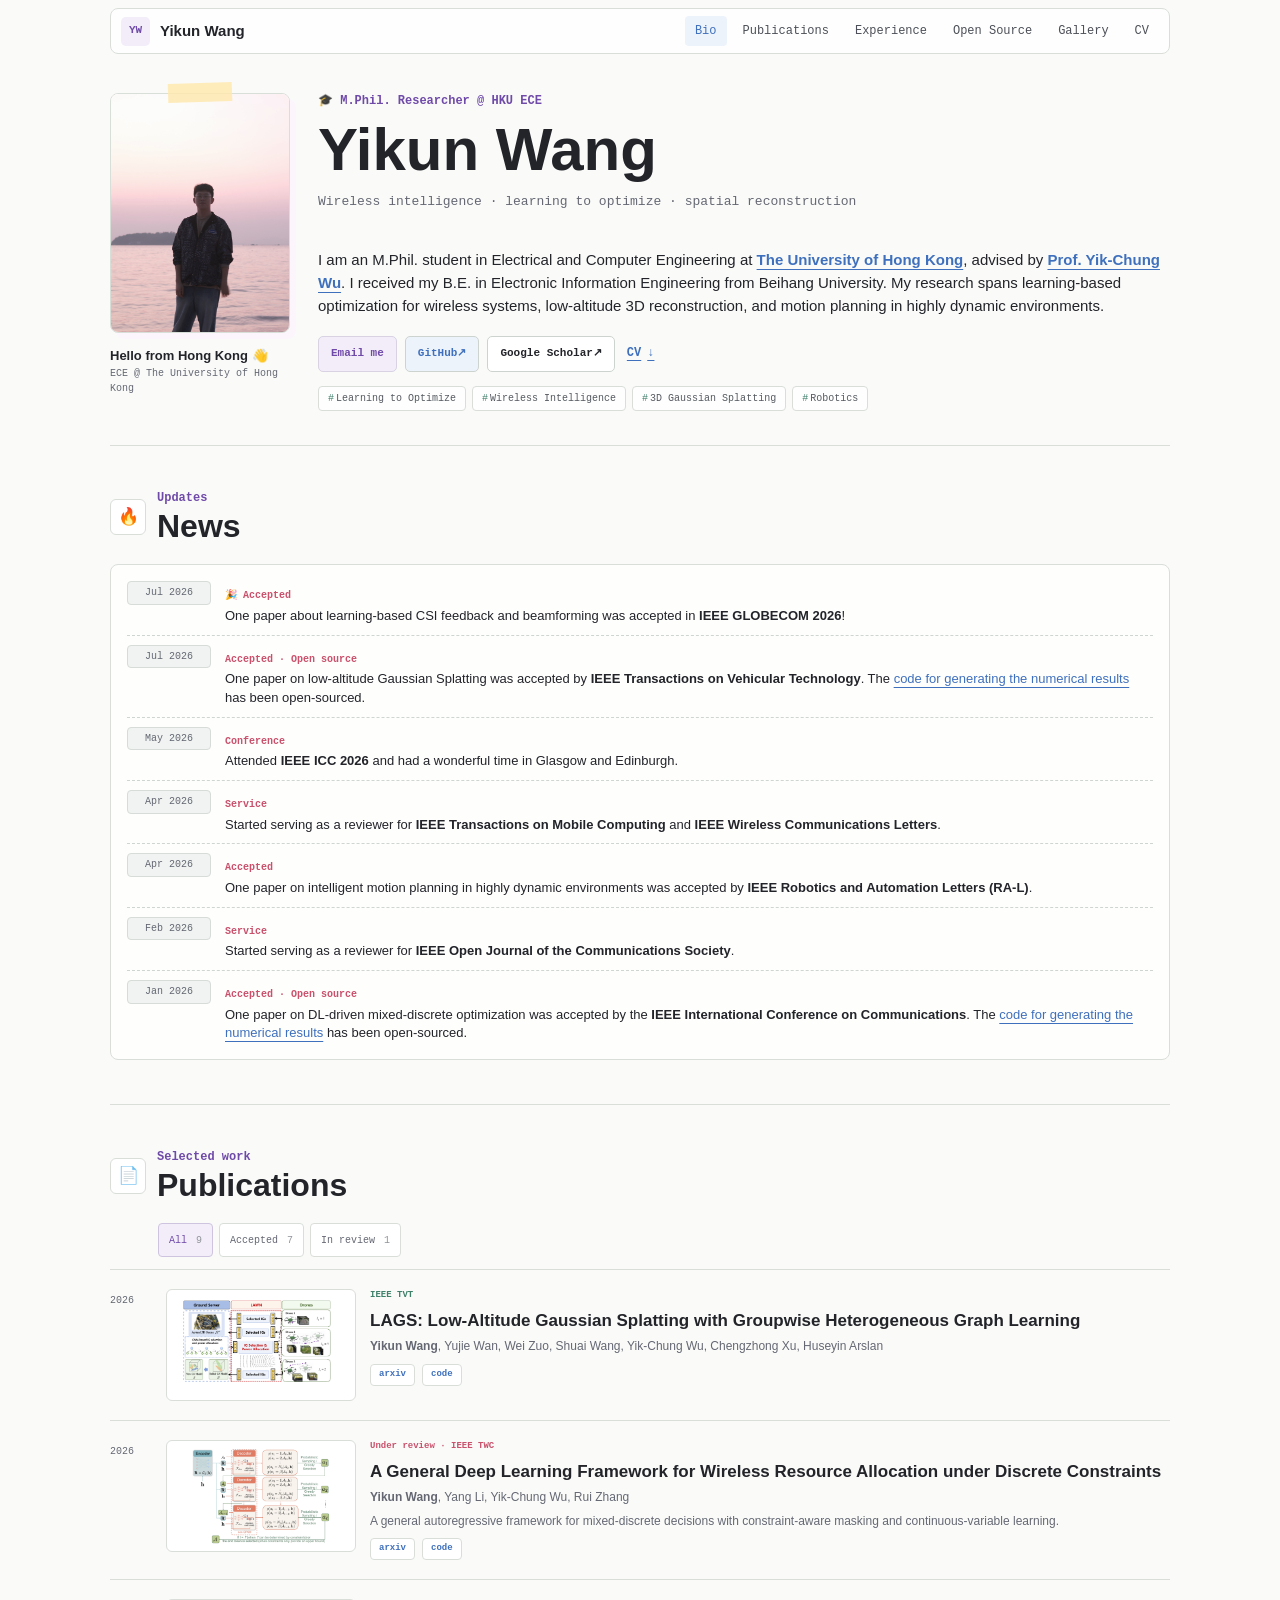
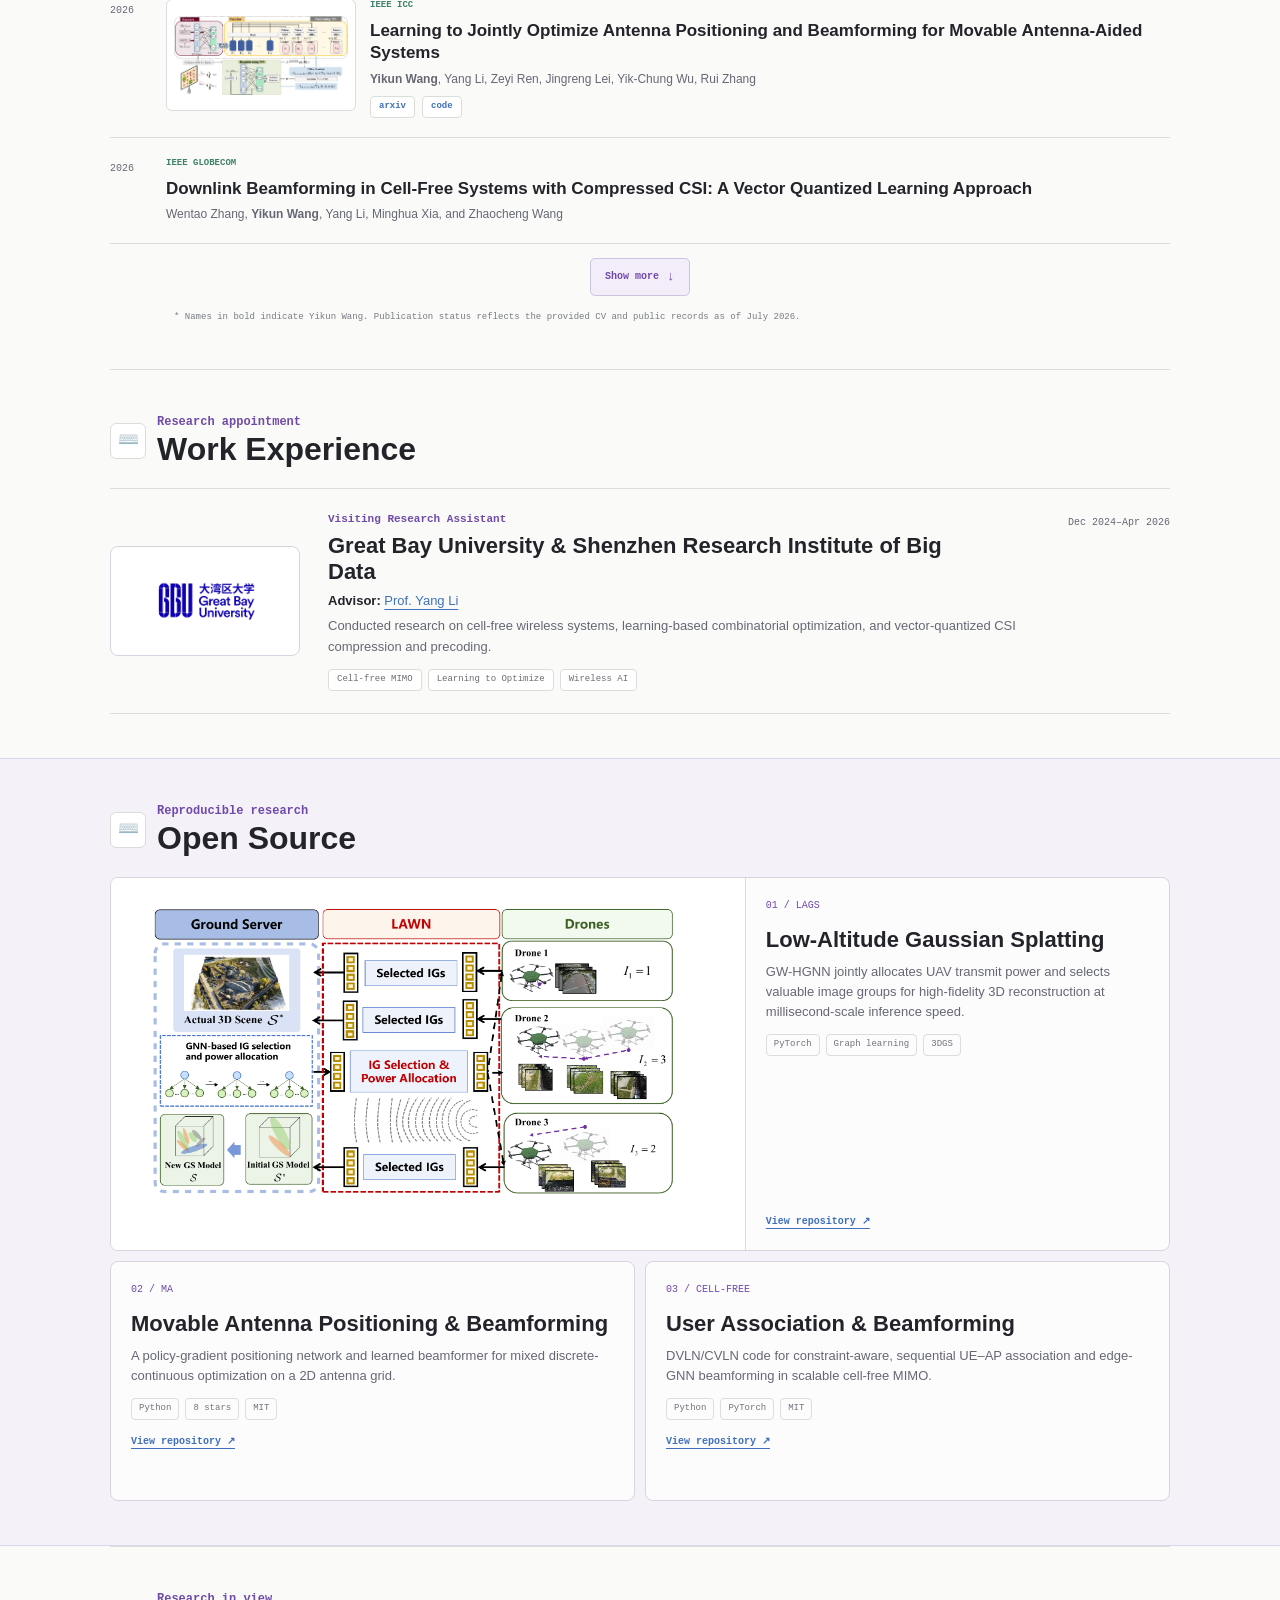
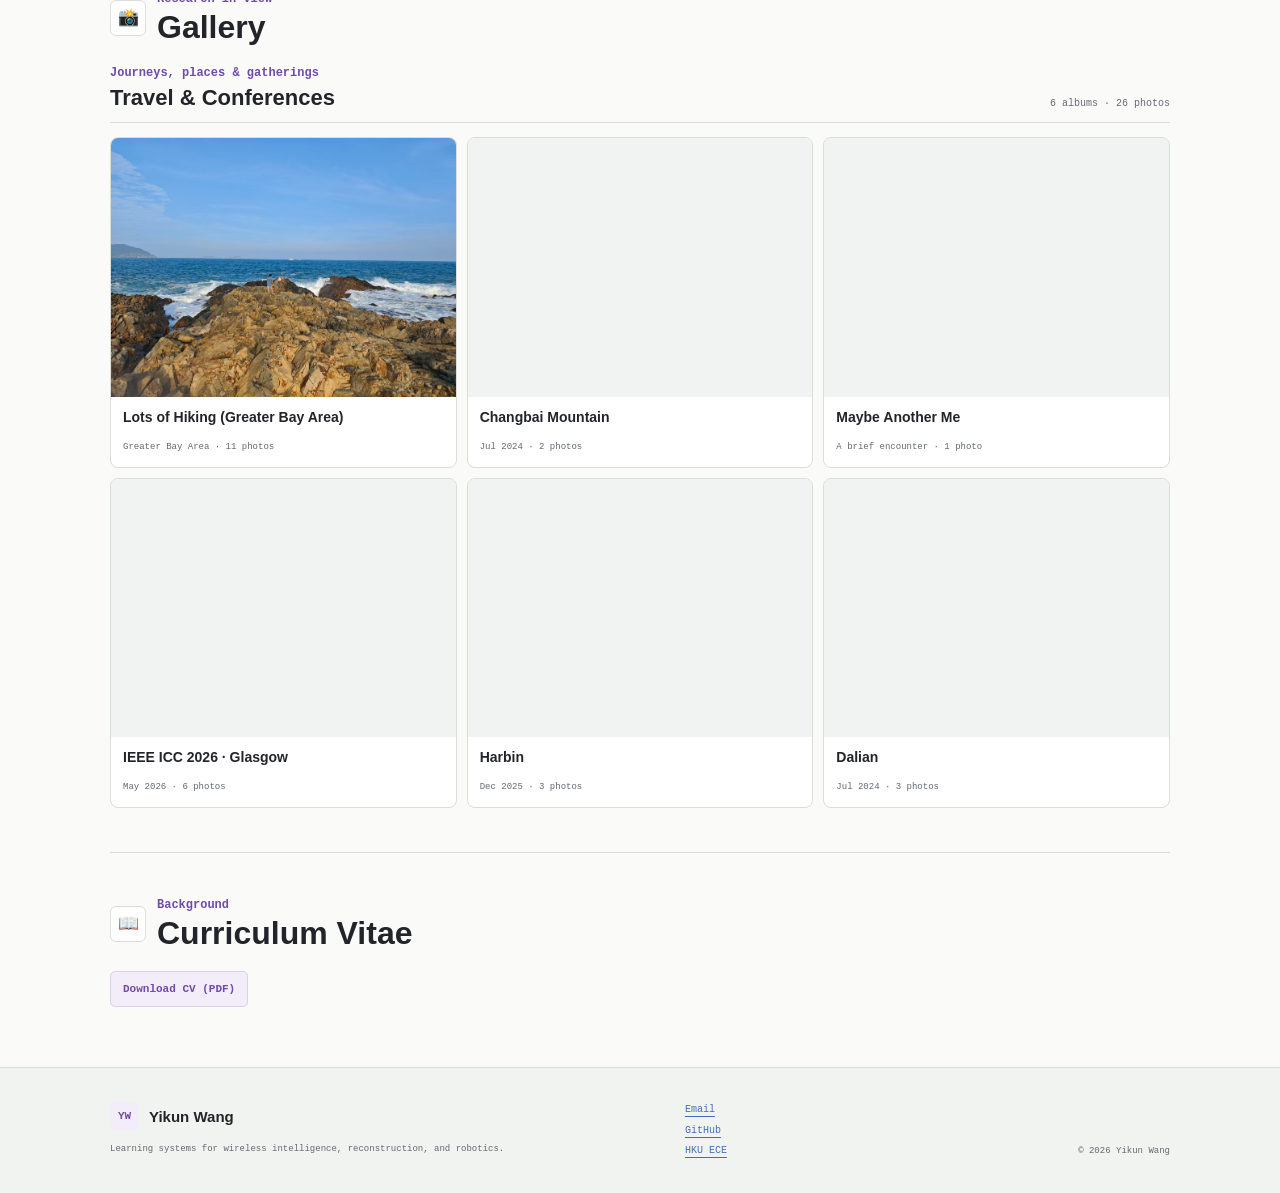
==== commit 301de629: "Add Travel and Conferences photo albums" ====
--- a/index.html
+++ b/index.html
@@ -7,8 +7,9 @@
   <meta name="theme-color" content="#fafaf7">
   <title>Yikun Wang | HKU ECE</title>
   <link rel="icon" href="assets/images/academic-avatar.svg?v=20260718-7" type="image/svg+xml">
-  <link rel="stylesheet" href="styles.css?v=20260721-9">
-  <script src="script.js?v=20260721-9" defer></script>
+  <link rel="stylesheet" href="styles.css?v=20260726-10">
+  <script src="gallery-data.js?v=20260726-10" defer></script>
+  <script src="script.js?v=20260726-10" defer></script>
 </head>
 <body>
   <a class="skip-link" href="#main">Skip to content</a>
@@ -303,7 +304,8 @@
         <p class="section-index" aria-hidden="true">📸</p>
         <div><p class="eyebrow">Research in view</p><h2 id="gallery-title">Gallery</h2></div>
       </div>
-      <p class="section-placeholder">To be added.</p>
+      <div class="gallery-collections" id="gallery-collections"></div>
+      <noscript><p class="section-placeholder">Enable JavaScript to view the photo albums.</p></noscript>
     </section>
 
     <section class="section cv-section" id="cv" aria-labelledby="cv-title">
@@ -322,5 +324,19 @@
     <div class="footer-links"><a href="mailto:ykwang@eee.hku.hk">Email</a><a href="https://github.com/YikunWang-EEE" target="_blank" rel="noreferrer">GitHub</a><a href="https://www.eee.hku.hk/" target="_blank" rel="noreferrer">HKU ECE</a></div>
     <p class="copyright">© <span id="year">2026</span> Yikun Wang</p>
   </footer>
+
+  <dialog class="album-dialog" aria-labelledby="album-dialog-title">
+    <div class="album-dialog-shell">
+      <header class="album-dialog-header">
+        <div>
+          <p class="eyebrow" id="album-dialog-group">Gallery</p>
+          <h3 id="album-dialog-title">Photo album</h3>
+          <p class="album-dialog-meta"></p>
+        </div>
+        <button class="album-dialog-close" type="button" aria-label="Close album">×</button>
+      </header>
+      <div class="album-photo-grid"></div>
+    </div>
+  </dialog>
 </body>
 </html>
--- a/styles.css
+++ b/styles.css
@@ -134,6 +134,36 @@
 .project-link { align-self: flex-start; margin-top: auto; padding-top: 14px; color: var(--blue); font-family: var(--mono); font-size: 10px; font-weight: 700; }
 
 .section-placeholder { margin: 0; color: var(--muted); font-family: var(--mono); font-size: 12px; }
+.gallery-collections { display: grid; gap: 28px; }
+.gallery-group { min-width: 0; }
+.gallery-group-heading { display: flex; align-items: end; justify-content: space-between; gap: 20px; margin-bottom: 14px; padding-bottom: 11px; border-bottom: 1px solid var(--line); }
+.gallery-group-heading .eyebrow { margin-bottom: 3px; }
+.gallery-group-heading h3 { margin: 0; font-size: 22px; line-height: 1.2; }
+.gallery-group-count { flex: 0 0 auto; margin: 0; color: var(--muted); font-family: var(--mono); font-size: 10px; }
+.album-grid { display: grid; grid-template-columns: repeat(3, minmax(0, 1fr)); gap: 10px; }
+.album-card { min-width: 0; padding: 0; overflow: hidden; border: 1px solid var(--line); border-radius: 8px; background: white; color: var(--ink); cursor: pointer; text-align: left; transition: border-color 160ms ease, transform 160ms ease; }
+.album-card:hover { border-color: #b9c2bb; transform: translateY(-2px); }
+.album-card:focus-visible, .album-dialog-close:focus-visible { outline: 2px solid var(--blue); outline-offset: 2px; }
+.album-cover { display: block; aspect-ratio: 4 / 3; overflow: hidden; background: var(--soft); }
+.album-cover img { width: 100%; height: 100%; object-fit: cover; transition: transform 220ms ease; }
+.album-card:hover .album-cover img { transform: scale(1.025); }
+.album-info { display: grid; min-height: 70px; padding: 11px 12px 12px; }
+.album-info strong { align-self: start; font-size: 14px; line-height: 1.3; }
+.album-info small { align-self: end; margin-top: 7px; color: var(--muted); font-family: var(--mono); font-size: 9px; }
+body.album-open { overflow: hidden; }
+.album-dialog { width: min(1120px, calc(100% - 28px)); max-height: calc(100vh - 28px); padding: 0; overflow: hidden; border: 1px solid var(--line); border-radius: 8px; background: var(--paper); color: var(--ink); }
+.album-dialog::backdrop { background: rgba(26, 28, 31, .72); backdrop-filter: blur(3px); }
+.album-dialog-shell { max-height: calc(100vh - 30px); overflow-y: auto; }
+.album-dialog-header { position: sticky; top: 0; z-index: 2; display: flex; align-items: flex-start; justify-content: space-between; gap: 20px; padding: 17px 18px 15px; border-bottom: 1px solid var(--line); background: rgba(250, 251, 249, .96); backdrop-filter: blur(10px); }
+.album-dialog-header .eyebrow { margin-bottom: 3px; }
+.album-dialog-header h3 { margin: 0; font-size: 24px; line-height: 1.2; }
+.album-dialog-meta { margin: 5px 0 0; color: var(--muted); font-family: var(--mono); font-size: 10px; }
+.album-dialog-close { display: grid; place-items: center; flex: 0 0 38px; width: 38px; height: 38px; padding: 0; border: 1px solid var(--line); border-radius: 5px; background: white; color: var(--ink); font-size: 24px; line-height: 1; cursor: pointer; }
+.album-dialog-close:hover { border-color: #b9c2bb; color: var(--purple); }
+.album-photo-grid { display: grid; grid-template-columns: repeat(3, minmax(0, 1fr)); gap: 9px; padding: 18px; }
+.album-photo { min-width: 0; margin: 0; }
+.album-photo img { width: 100%; aspect-ratio: 4 / 3; border: 1px solid var(--line); border-radius: 6px; background: var(--soft); object-fit: contain; }
+.album-photo figcaption { margin-top: 4px; color: var(--muted); font-family: var(--mono); font-size: 8px; text-align: right; }
 .cv-section { padding-bottom: 60px; }
 .cv-download { display: flex; align-items: center; }
 
@@ -147,6 +177,7 @@
 @media (max-width: 850px) {
   .intro { grid-template-columns: 166px minmax(0,1fr); column-gap: 24px; }
   .publication.has-media { grid-template-columns: 40px 170px minmax(0,1fr); }
+  .album-grid, .album-photo-grid { grid-template-columns: repeat(2, minmax(0, 1fr)); }
 }
 
 @media (max-width: 700px) {
@@ -190,8 +221,18 @@
   .project-featured { grid-column: auto; grid-template-columns: 1fr; }
   .project-visual { min-height: 190px; border-right: 0; border-bottom: 1px solid var(--line); }
   .project { min-height: 235px; }
+  .gallery-group-heading { align-items: flex-start; flex-direction: column; gap: 4px; }
+  .album-dialog { width: calc(100% - 16px); max-height: calc(100vh - 16px); }
+  .album-dialog-shell { max-height: calc(100vh - 18px); }
+  .album-dialog-header { padding: 14px; }
+  .album-dialog-header h3 { font-size: 20px; }
+  .album-photo-grid { grid-template-columns: 1fr; padding: 12px; }
   .site-footer { grid-template-columns: 1fr; gap: 18px; padding: 30px 20px; }
   .copyright { align-self: auto; }
+}
+
+@media (max-width: 460px) {
+  .album-grid { grid-template-columns: 1fr; }
 }
 
 @media (prefers-reduced-motion: reduce) {
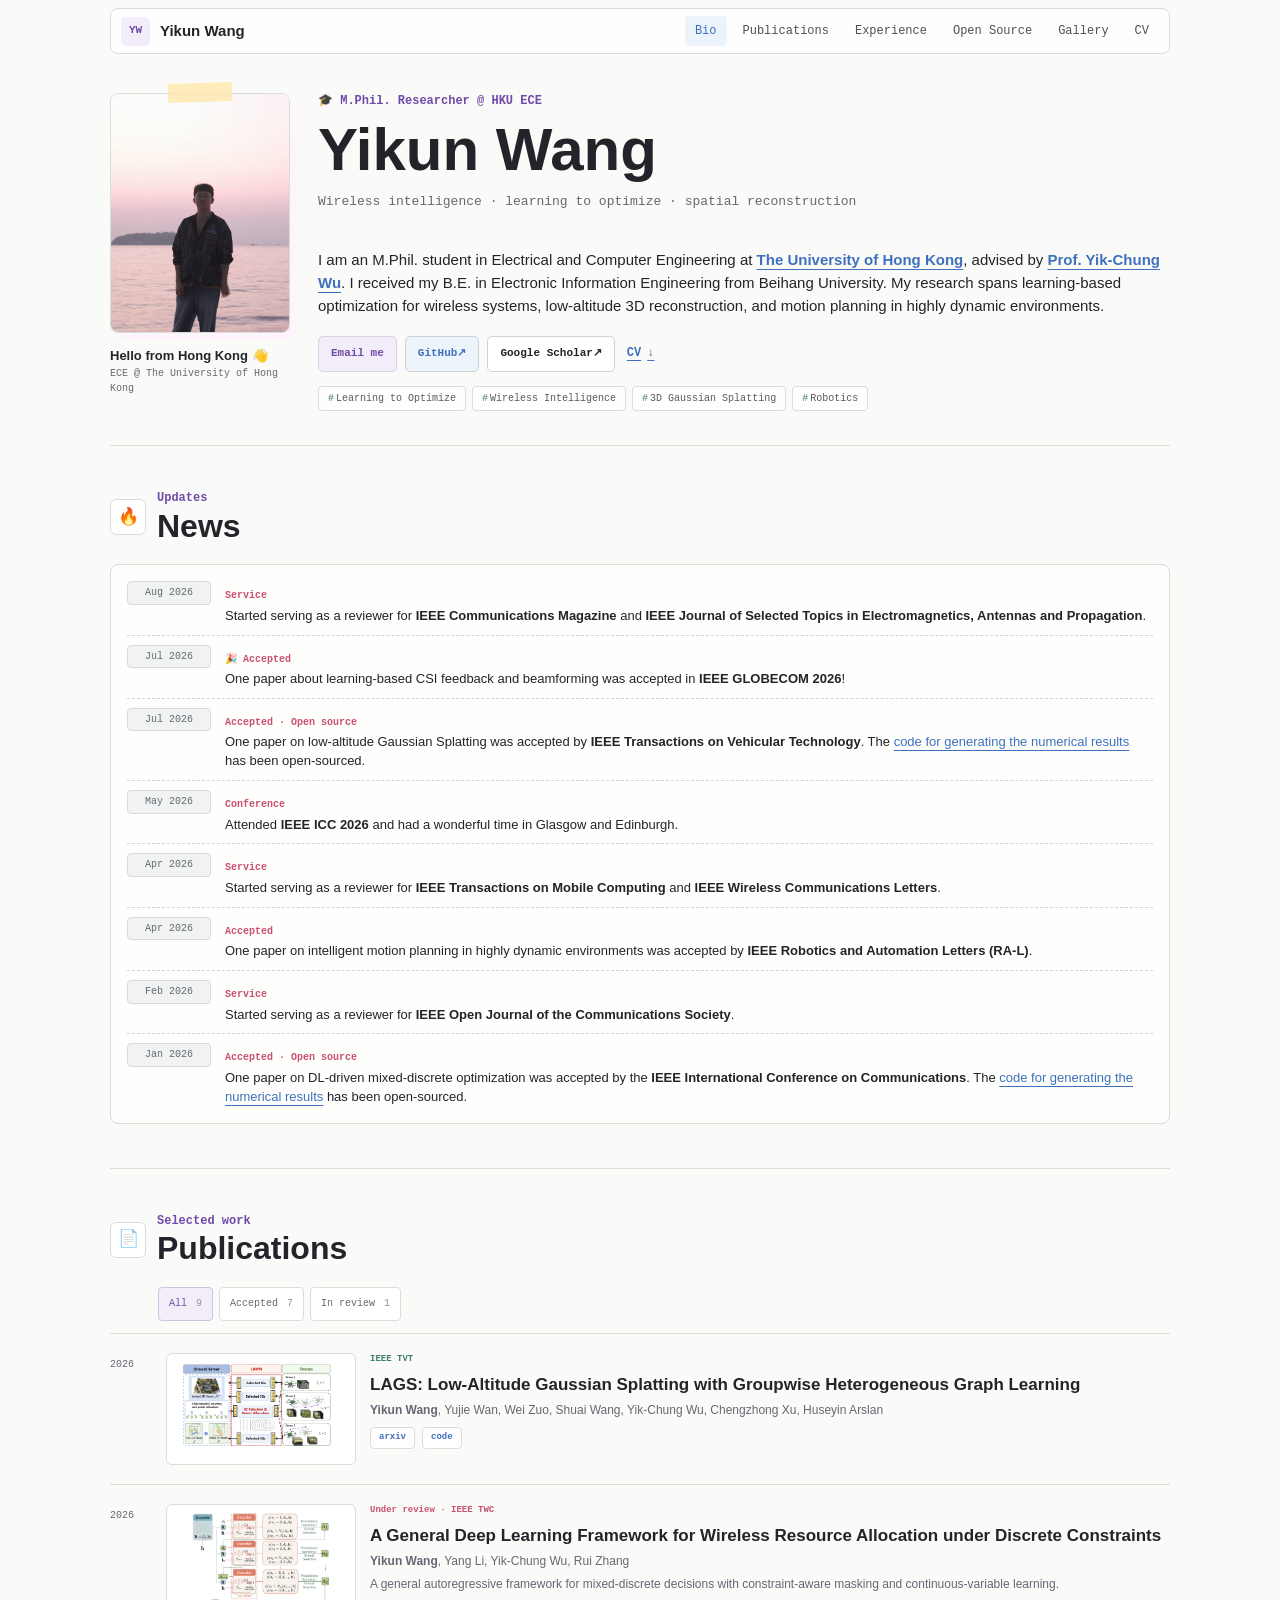
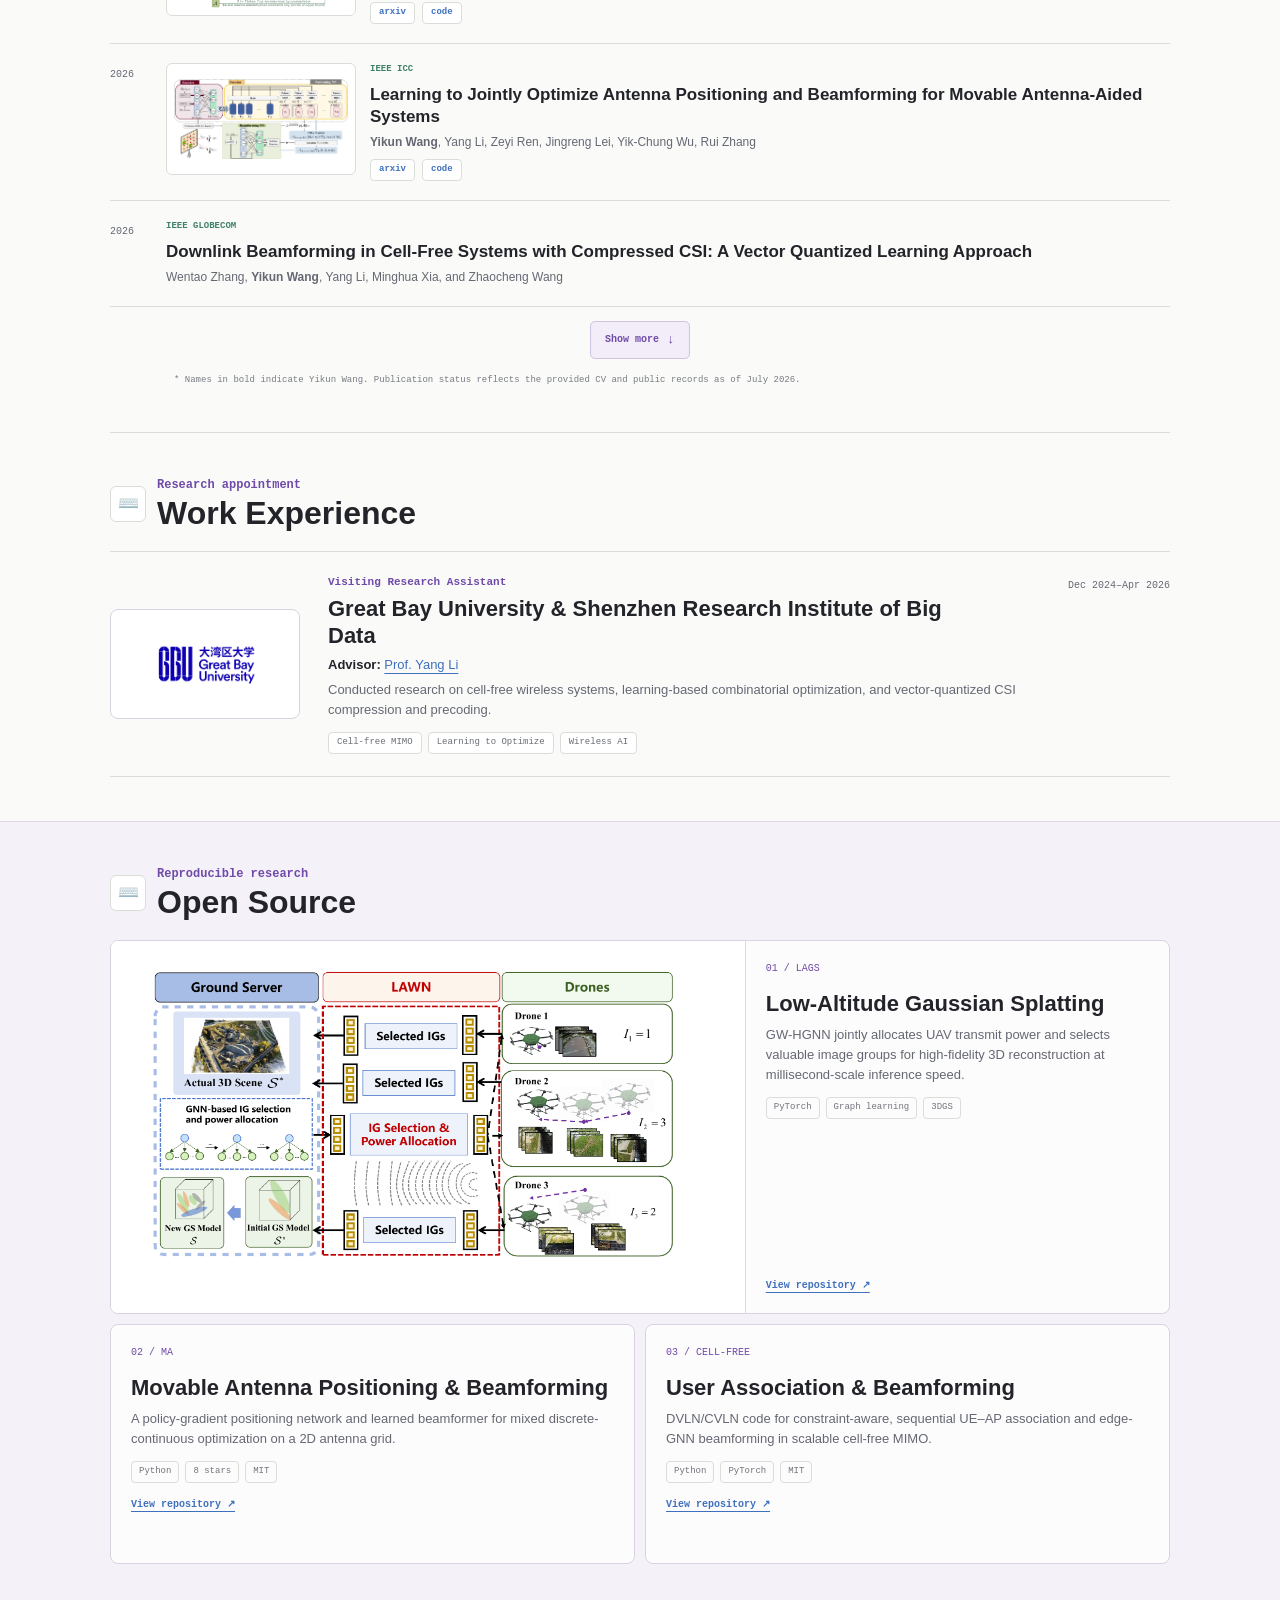
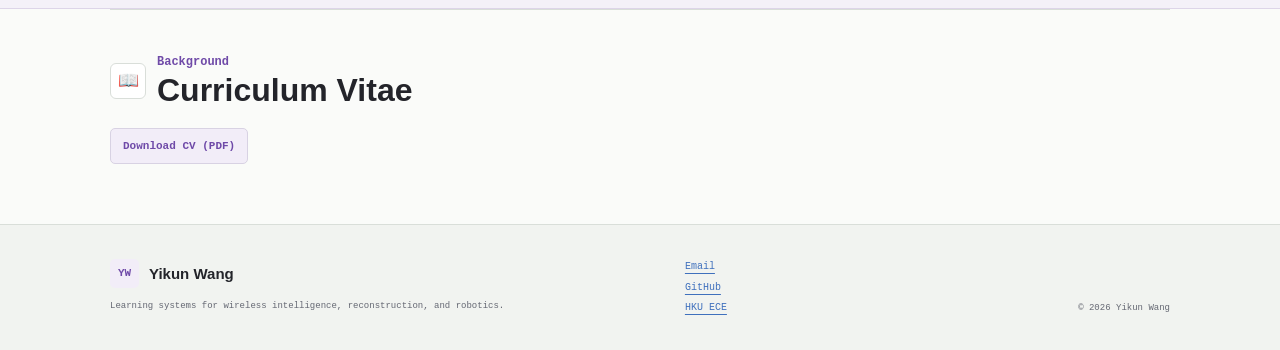
==== commit 239f21ab: "Move gallery to dedicated page and update news" ====
--- a/index.html
+++ b/index.html
@@ -7,9 +7,8 @@
   <meta name="theme-color" content="#fafaf7">
   <title>Yikun Wang | HKU ECE</title>
   <link rel="icon" href="assets/images/academic-avatar.svg?v=20260718-7" type="image/svg+xml">
-  <link rel="stylesheet" href="styles.css?v=20260726-10">
-  <script src="gallery-data.js?v=20260726-10" defer></script>
-  <script src="script.js?v=20260726-10" defer></script>
+  <link rel="stylesheet" href="styles.css?v=20260727-11">
+  <script src="script.js?v=20260727-11" defer></script>
 </head>
 <body>
   <a class="skip-link" href="#main">Skip to content</a>
@@ -27,7 +26,7 @@
         <a href="#publications">Publications</a>
         <a href="#experience">Experience</a>
         <a href="#opensource">Open Source</a>
-        <a href="#gallery">Gallery</a>
+        <a href="gallery.html">Gallery</a>
         <a href="#cv">CV</a>
       </nav>
     </div>
@@ -72,6 +71,13 @@
         </div>
       </div>
       <div class="news-list">
+        <article class="news-item featured-news">
+          <time datetime="2026-08">Aug 2026</time>
+          <div>
+            <span class="news-label">Service</span>
+            <p>Started serving as a reviewer for <strong>IEEE Communications Magazine</strong> and <strong>IEEE Journal of Selected Topics in Electromagnetics, Antennas and Propagation</strong>.</p>
+          </div>
+        </article>
         <article class="news-item featured-news">
           <time datetime="2026-07">Jul 2026</time>
           <div>
@@ -299,15 +305,6 @@
       </div>
     </section>
 
-    <section class="section" id="gallery" aria-labelledby="gallery-title">
-      <div class="section-heading">
-        <p class="section-index" aria-hidden="true">📸</p>
-        <div><p class="eyebrow">Research in view</p><h2 id="gallery-title">Gallery</h2></div>
-      </div>
-      <div class="gallery-collections" id="gallery-collections"></div>
-      <noscript><p class="section-placeholder">Enable JavaScript to view the photo albums.</p></noscript>
-    </section>
-
     <section class="section cv-section" id="cv" aria-labelledby="cv-title">
       <div class="section-heading">
         <p class="section-index" aria-hidden="true">📖</p>
@@ -325,18 +322,5 @@
     <p class="copyright">© <span id="year">2026</span> Yikun Wang</p>
   </footer>
 
-  <dialog class="album-dialog" aria-labelledby="album-dialog-title">
-    <div class="album-dialog-shell">
-      <header class="album-dialog-header">
-        <div>
-          <p class="eyebrow" id="album-dialog-group">Gallery</p>
-          <h3 id="album-dialog-title">Photo album</h3>
-          <p class="album-dialog-meta"></p>
-        </div>
-        <button class="album-dialog-close" type="button" aria-label="Close album">×</button>
-      </header>
-      <div class="album-photo-grid"></div>
-    </div>
-  </dialog>
 </body>
 </html>
--- a/styles.css
+++ b/styles.css
@@ -156,7 +156,7 @@
 .album-dialog-shell { max-height: calc(100vh - 30px); overflow-y: auto; }
 .album-dialog-header { position: sticky; top: 0; z-index: 2; display: flex; align-items: flex-start; justify-content: space-between; gap: 20px; padding: 17px 18px 15px; border-bottom: 1px solid var(--line); background: rgba(250, 251, 249, .96); backdrop-filter: blur(10px); }
 .album-dialog-header .eyebrow { margin-bottom: 3px; }
-.album-dialog-header h3 { margin: 0; font-size: 24px; line-height: 1.2; }
+.album-dialog-header h2 { margin: 0; font-size: 24px; line-height: 1.2; }
 .album-dialog-meta { margin: 5px 0 0; color: var(--muted); font-family: var(--mono); font-size: 10px; }
 .album-dialog-close { display: grid; place-items: center; flex: 0 0 38px; width: 38px; height: 38px; padding: 0; border: 1px solid var(--line); border-radius: 5px; background: white; color: var(--ink); font-size: 24px; line-height: 1; cursor: pointer; }
 .album-dialog-close:hover { border-color: #b9c2bb; color: var(--purple); }
@@ -225,7 +225,7 @@
   .album-dialog { width: calc(100% - 16px); max-height: calc(100vh - 16px); }
   .album-dialog-shell { max-height: calc(100vh - 18px); }
   .album-dialog-header { padding: 14px; }
-  .album-dialog-header h3 { font-size: 20px; }
+  .album-dialog-header h2 { font-size: 20px; }
   .album-photo-grid { grid-template-columns: 1fr; padding: 12px; }
   .site-footer { grid-template-columns: 1fr; gap: 18px; padding: 30px 20px; }
   .copyright { align-self: auto; }
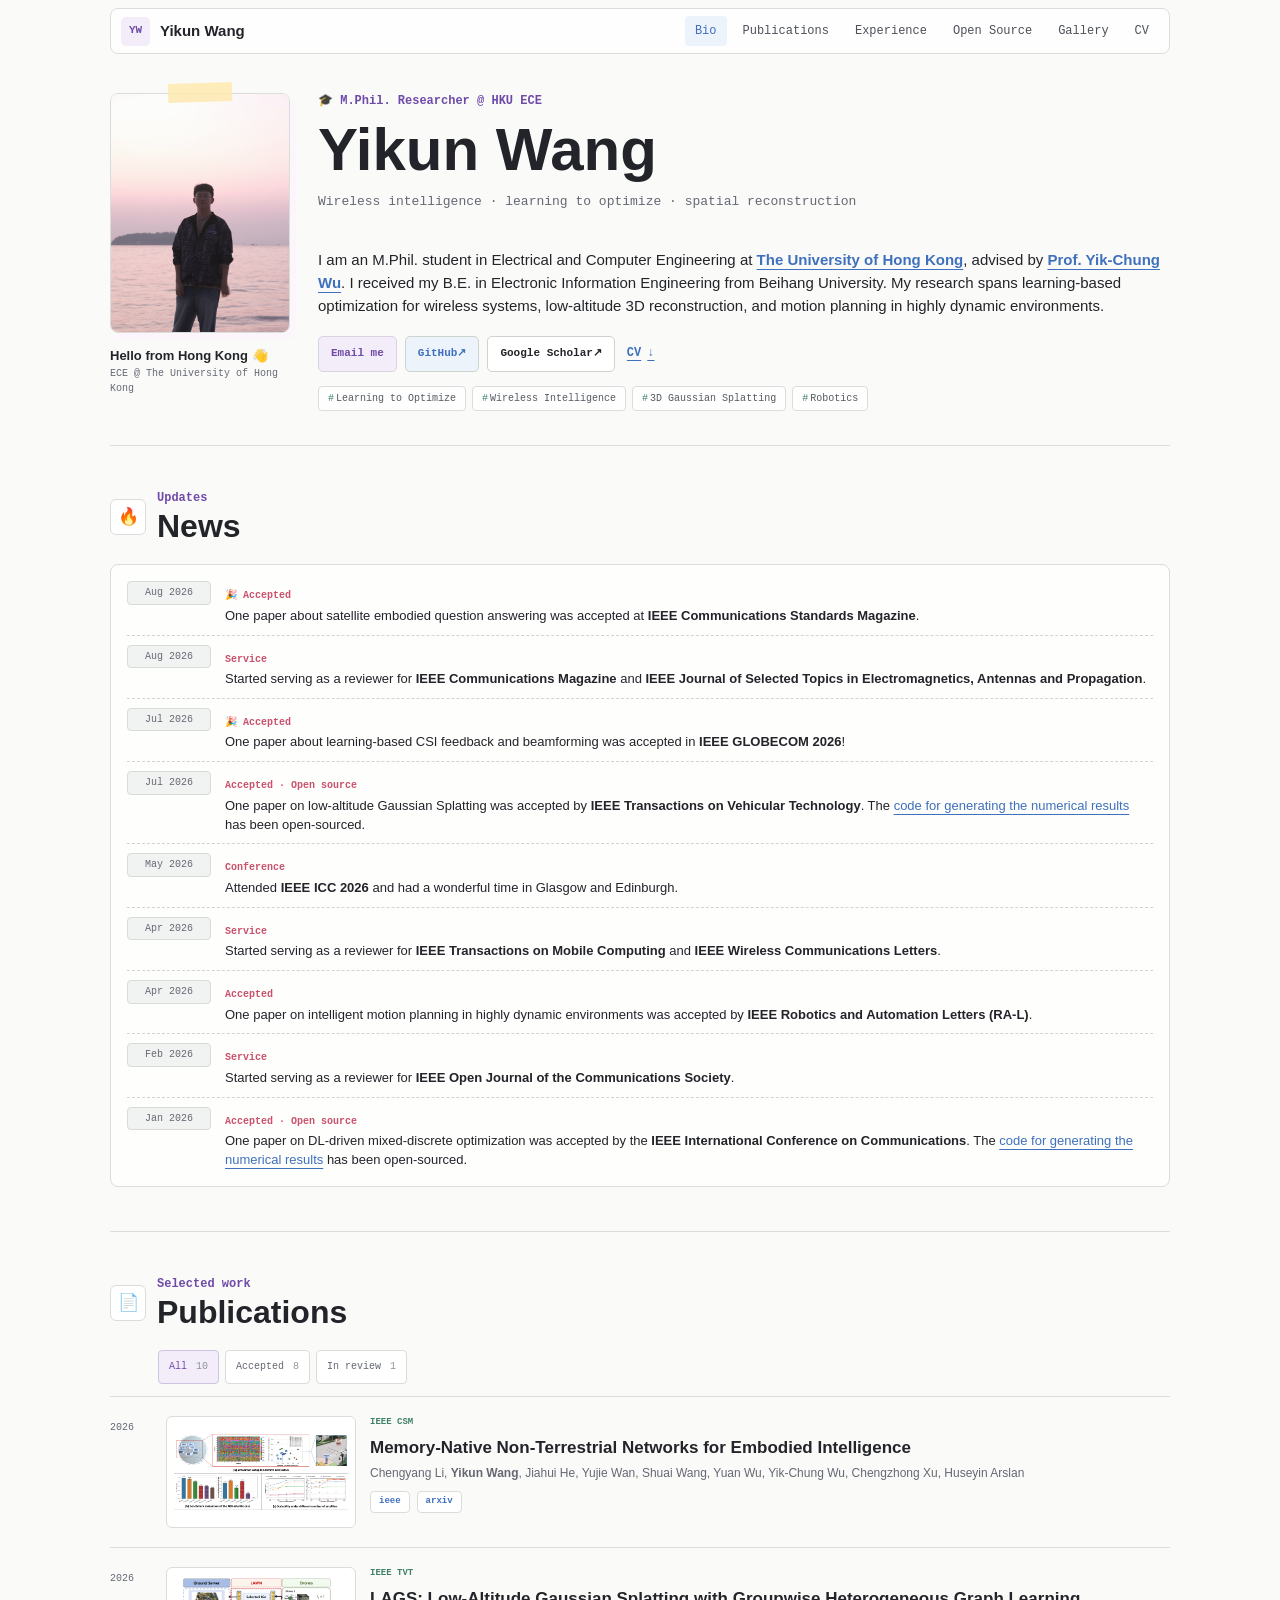
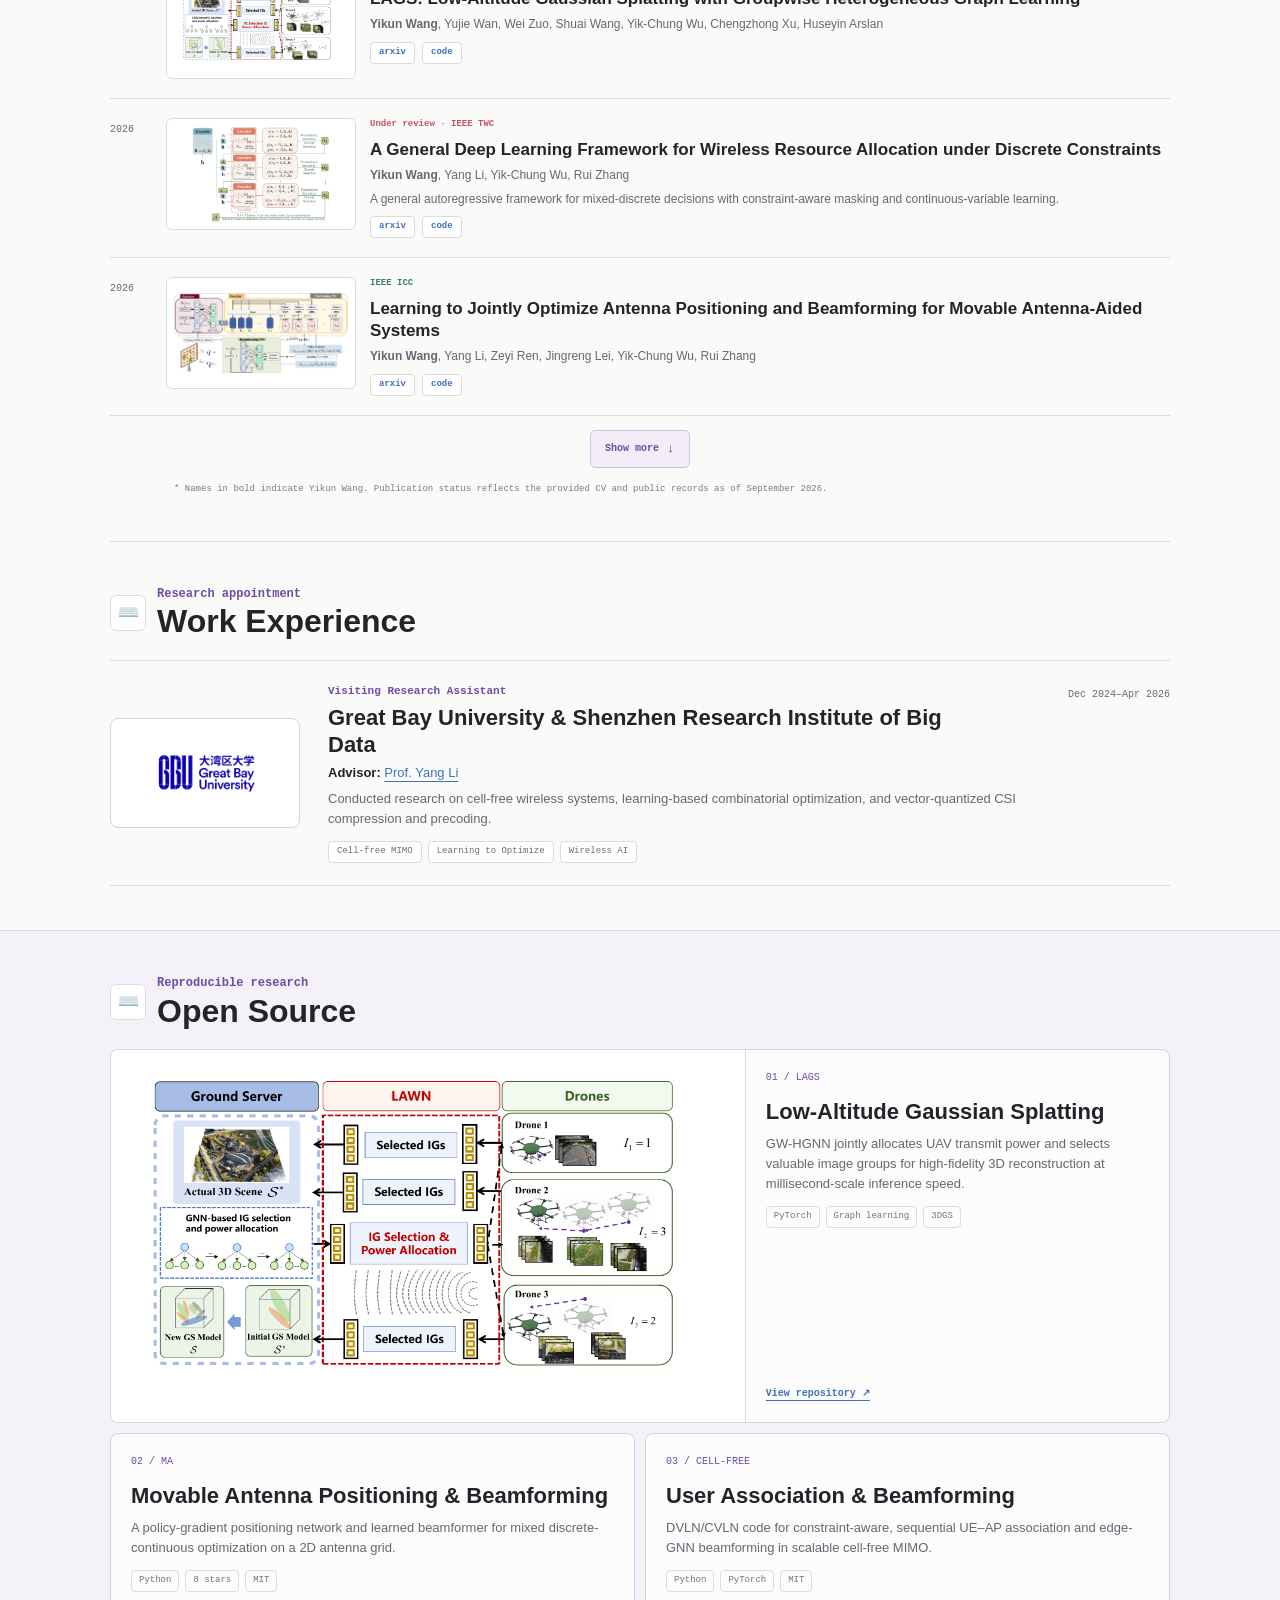
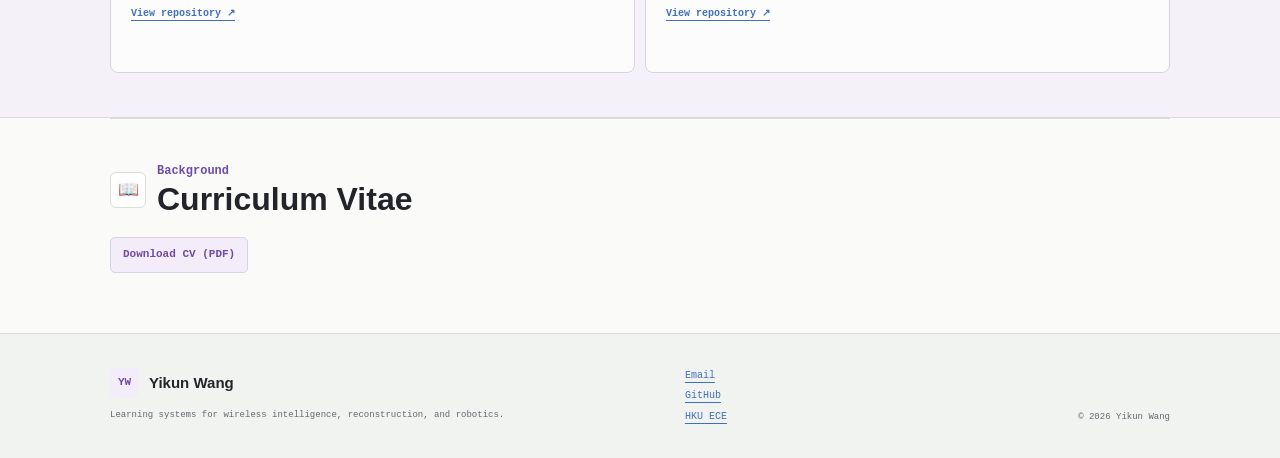
==== commit 7fade6a0: "Add MemNTN publication to homepage" ====
--- a/index.html
+++ b/index.html
@@ -74,6 +74,13 @@
         <article class="news-item featured-news">
           <time datetime="2026-08">Aug 2026</time>
           <div>
+            <span class="news-label">🎉 Accepted</span>
+            <p>One paper about satellite embodied question answering was accepted at <strong>IEEE Communications Standards Magazine</strong>.</p>
+          </div>
+        </article>
+        <article class="news-item featured-news">
+          <time datetime="2026-08">Aug 2026</time>
+          <div>
             <span class="news-label">Service</span>
             <p>Started serving as a reviewer for <strong>IEEE Communications Magazine</strong> and <strong>IEEE Journal of Selected Topics in Electromagnetics, Antennas and Propagation</strong>.</p>
           </div>
@@ -139,11 +146,21 @@
         </div>
       </div>
       <div class="filter-bar" role="group" aria-label="Filter publications">
-        <button class="filter-button is-active" type="button" data-filter="all" aria-pressed="true">All <span>9</span></button>
-        <button class="filter-button" type="button" data-filter="accepted" aria-pressed="false">Accepted <span>7</span></button>
+        <button class="filter-button is-active" type="button" data-filter="all" aria-pressed="true">All <span>10</span></button>
+        <button class="filter-button" type="button" data-filter="accepted" aria-pressed="false">Accepted <span>8</span></button>
         <button class="filter-button" type="button" data-filter="review" aria-pressed="false">In review <span>1</span></button>
       </div>
       <ol class="publication-list" id="publication-list">
+        <li class="publication has-media" data-categories="accepted">
+          <div class="publication-year">2026</div>
+          <div class="publication-media"><img src="assets/images/memntn-results.png" alt="MemNTN simulation setup and benchmark evaluation across satellite constellations" loading="lazy"></div>
+          <div class="publication-body">
+            <div class="publication-topline"><span class="status status-accepted">IEEE CSM</span></div>
+            <h3>Memory-Native Non-Terrestrial Networks for Embodied Intelligence</h3>
+            <p class="authors">Chengyang Li, <strong>Yikun Wang</strong>, Jiahui He, Yujie Wan, Shuai Wang, Yuan Wu, Yik-Chung Wu, Chengzhong Xu, Huseyin Arslan</p>
+            <div class="paper-links"><a href="https://ieeexplore.ieee.org/document/11690508/" target="_blank" rel="noreferrer">IEEE</a><a href="https://arxiv.org/abs/2607.00029" target="_blank" rel="noreferrer">arXiv</a></div>
+          </div>
+        </li>
         <li class="publication has-media" data-categories="accepted">
           <div class="publication-year">2026</div>
           <div class="publication-media"><img src="assets/images/lags-system.png" alt="Low-altitude Gaussian Splatting system overview" loading="lazy"></div>
@@ -234,7 +251,7 @@
           <span class="show-more-icon" aria-hidden="true">↓</span>
         </button>
       </div>
-      <p class="publication-note">* Names in bold indicate Yikun Wang. Publication status reflects the provided CV and public records as of July 2026.</p>
+      <p class="publication-note">* Names in bold indicate Yikun Wang. Publication status reflects the provided CV and public records as of September 2026.</p>
     </section>
 
     <section class="section experience-section" id="experience" aria-labelledby="experience-title">
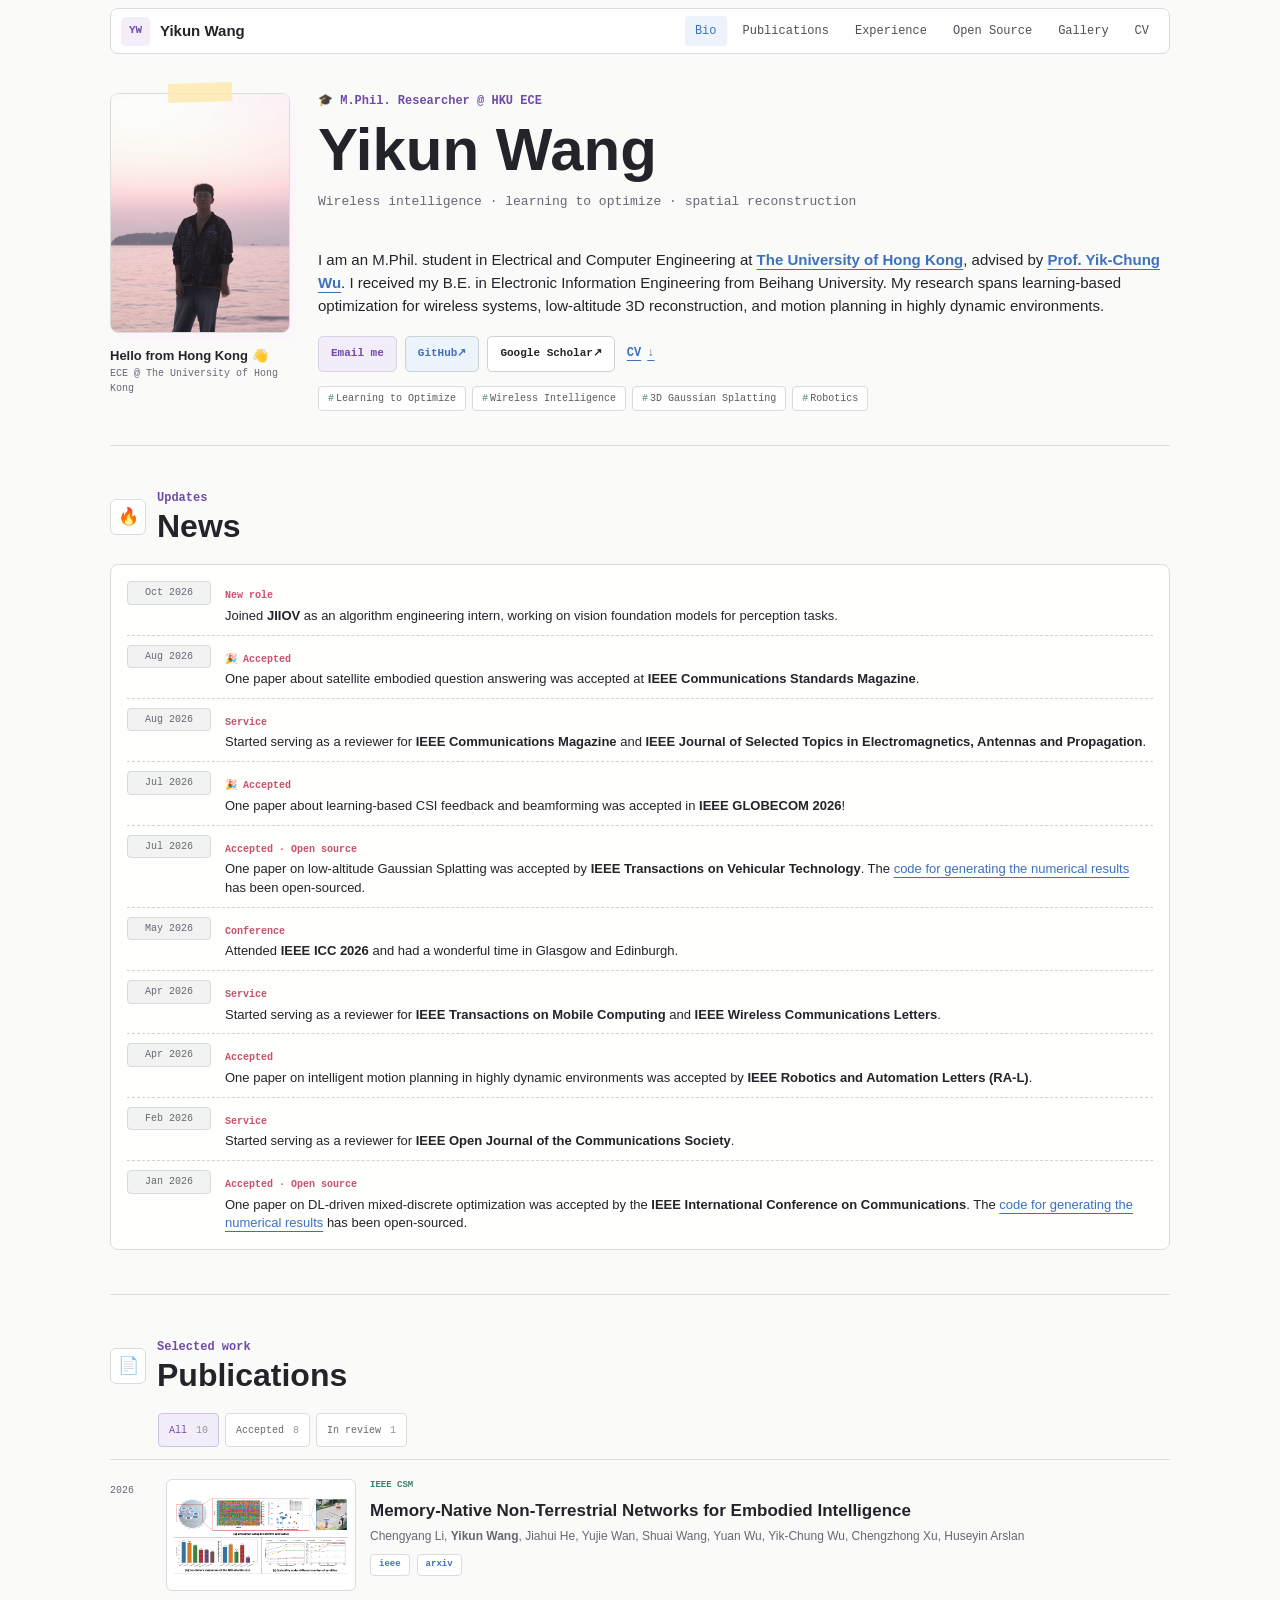
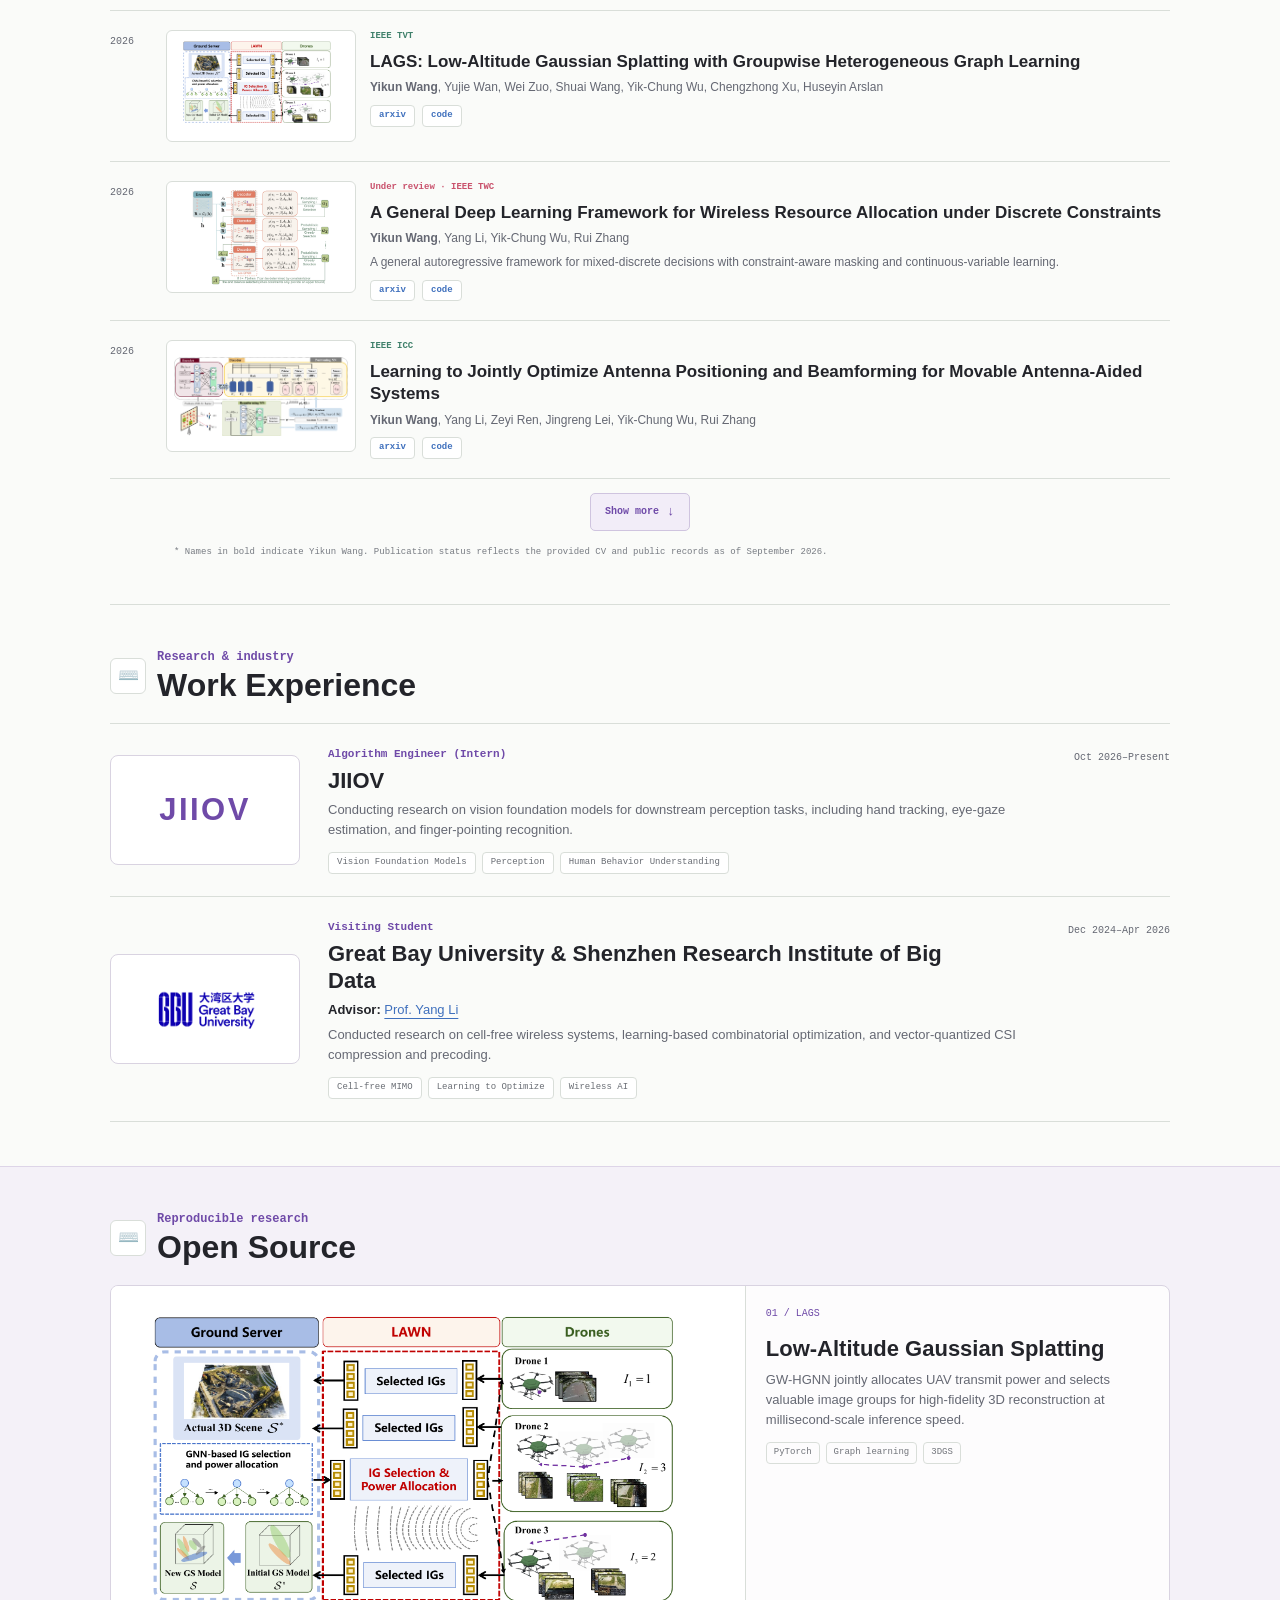
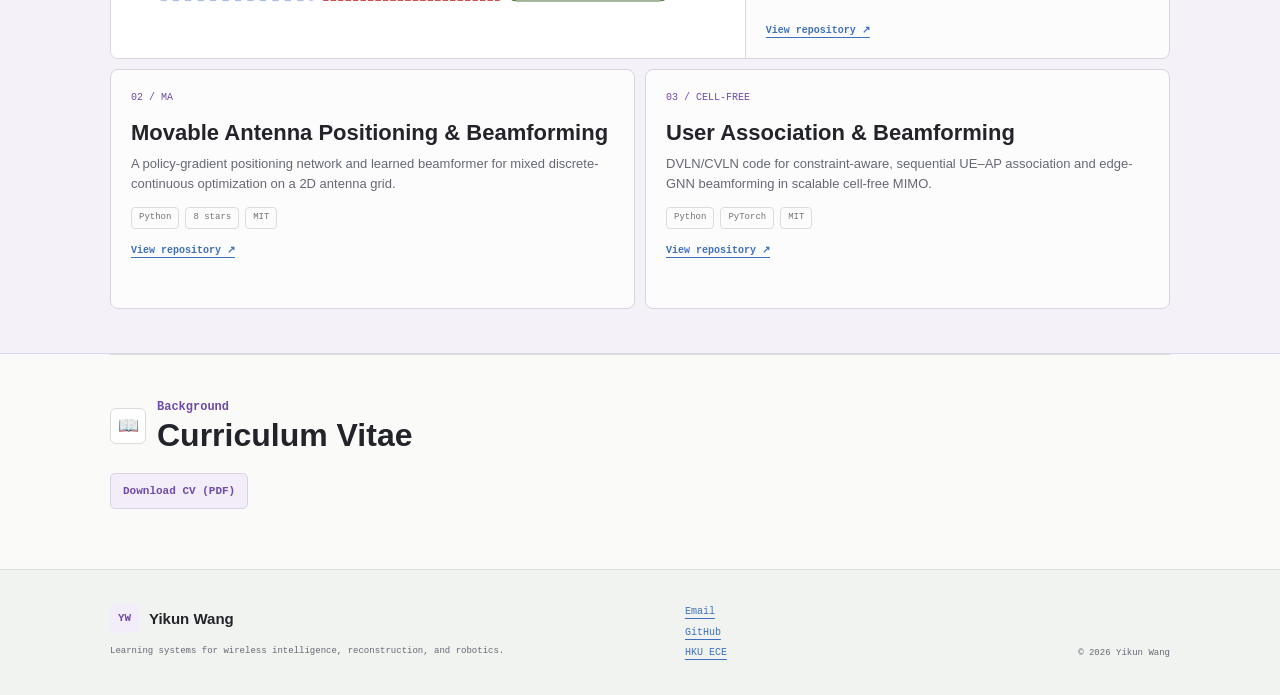
==== commit 33ba83ee: "Update experience and publish homepage changes" ====
--- a/index.html
+++ b/index.html
@@ -7,7 +7,7 @@
   <meta name="theme-color" content="#fafaf7">
   <title>Yikun Wang | HKU ECE</title>
   <link rel="icon" href="assets/images/academic-avatar.svg?v=20260718-7" type="image/svg+xml">
-  <link rel="stylesheet" href="styles.css?v=20260727-11">
+  <link rel="stylesheet" href="styles.css?v=20261103-1">
   <script src="script.js?v=20260727-11" defer></script>
 </head>
 <body>
@@ -72,6 +72,13 @@
       </div>
       <div class="news-list">
         <article class="news-item featured-news">
+          <time datetime="2026-10">Oct 2026</time>
+          <div>
+            <span class="news-label">New role</span>
+            <p>Joined <strong>JIIOV</strong> as an algorithm engineering intern, working on vision foundation models for perception tasks.</p>
+          </div>
+        </article>
+        <article class="news-item featured-news">
           <time datetime="2026-08">Aug 2026</time>
           <div>
             <span class="news-label">🎉 Accepted</span>
@@ -258,10 +265,28 @@
       <div class="section-heading">
         <p class="section-index" aria-hidden="true">⌨️</p>
         <div>
-          <p class="eyebrow">Research appointment</p>
+          <p class="eyebrow">Research &amp; industry</p>
           <h2 id="experience-title">Work Experience</h2>
         </div>
       </div>
+      <article class="experience-entry">
+        <div class="experience-logo"><span class="experience-logo-wordmark">JIIOV</span></div>
+        <div class="experience-details">
+          <div class="experience-topline">
+            <div>
+              <p class="experience-role">Algorithm Engineer (Intern)</p>
+              <h3>JIIOV</h3>
+            </div>
+            <time datetime="2026-10">Oct 2026–Present</time>
+          </div>
+          <p>Conducting research on vision foundation models for downstream perception tasks, including hand tracking, eye-gaze estimation, and finger-pointing recognition.</p>
+          <ul class="experience-tags" aria-label="Research areas">
+            <li>Vision Foundation Models</li>
+            <li>Perception</li>
+            <li>Human Behavior Understanding</li>
+          </ul>
+        </div>
+      </article>
       <article class="experience-entry">
         <div class="experience-logo">
           <img src="assets/images/gbu-logo.png" alt="Great Bay University logo" width="182" height="71">
@@ -269,7 +294,7 @@
         <div class="experience-details">
           <div class="experience-topline">
             <div>
-              <p class="experience-role">Visiting Research Assistant</p>
+              <p class="experience-role">Visiting Student</p>
               <h3>Great Bay University &amp; Shenzhen Research Institute of Big Data</h3>
             </div>
             <time datetime="2024-12/2026-04">Dec 2024–Apr 2026</time>
--- a/styles.css
+++ b/styles.css
@@ -70,8 +70,10 @@
 .section-heading h2 { margin: 0; font-size: clamp(27px, 3vw, 32px); line-height: 1.1; }
 
 .experience-entry { display: grid; grid-template-columns: 190px minmax(0,1fr); gap: 28px; align-items: center; padding: 22px 0; border-top: 1px solid var(--line); border-bottom: 1px solid var(--line); }
+.experience-entry + .experience-entry { border-top: 0; }
 .experience-logo { display: grid; place-items: center; min-height: 110px; padding: 18px; border: 1px solid #d9d3e1; border-radius: 8px; background: white; }
 .experience-logo img { width: 158px; height: auto; }
+.experience-logo-wordmark { color: var(--purple); font-family: var(--sans); font-size: 31px; font-weight: 800; letter-spacing: .08em; }
 .experience-details { min-width: 0; }
 .experience-topline { display: flex; align-items: flex-start; justify-content: space-between; gap: 24px; }
 .experience-role { margin: 0 0 5px; color: var(--purple); font-family: var(--mono); font-size: 11px; font-weight: 700; }
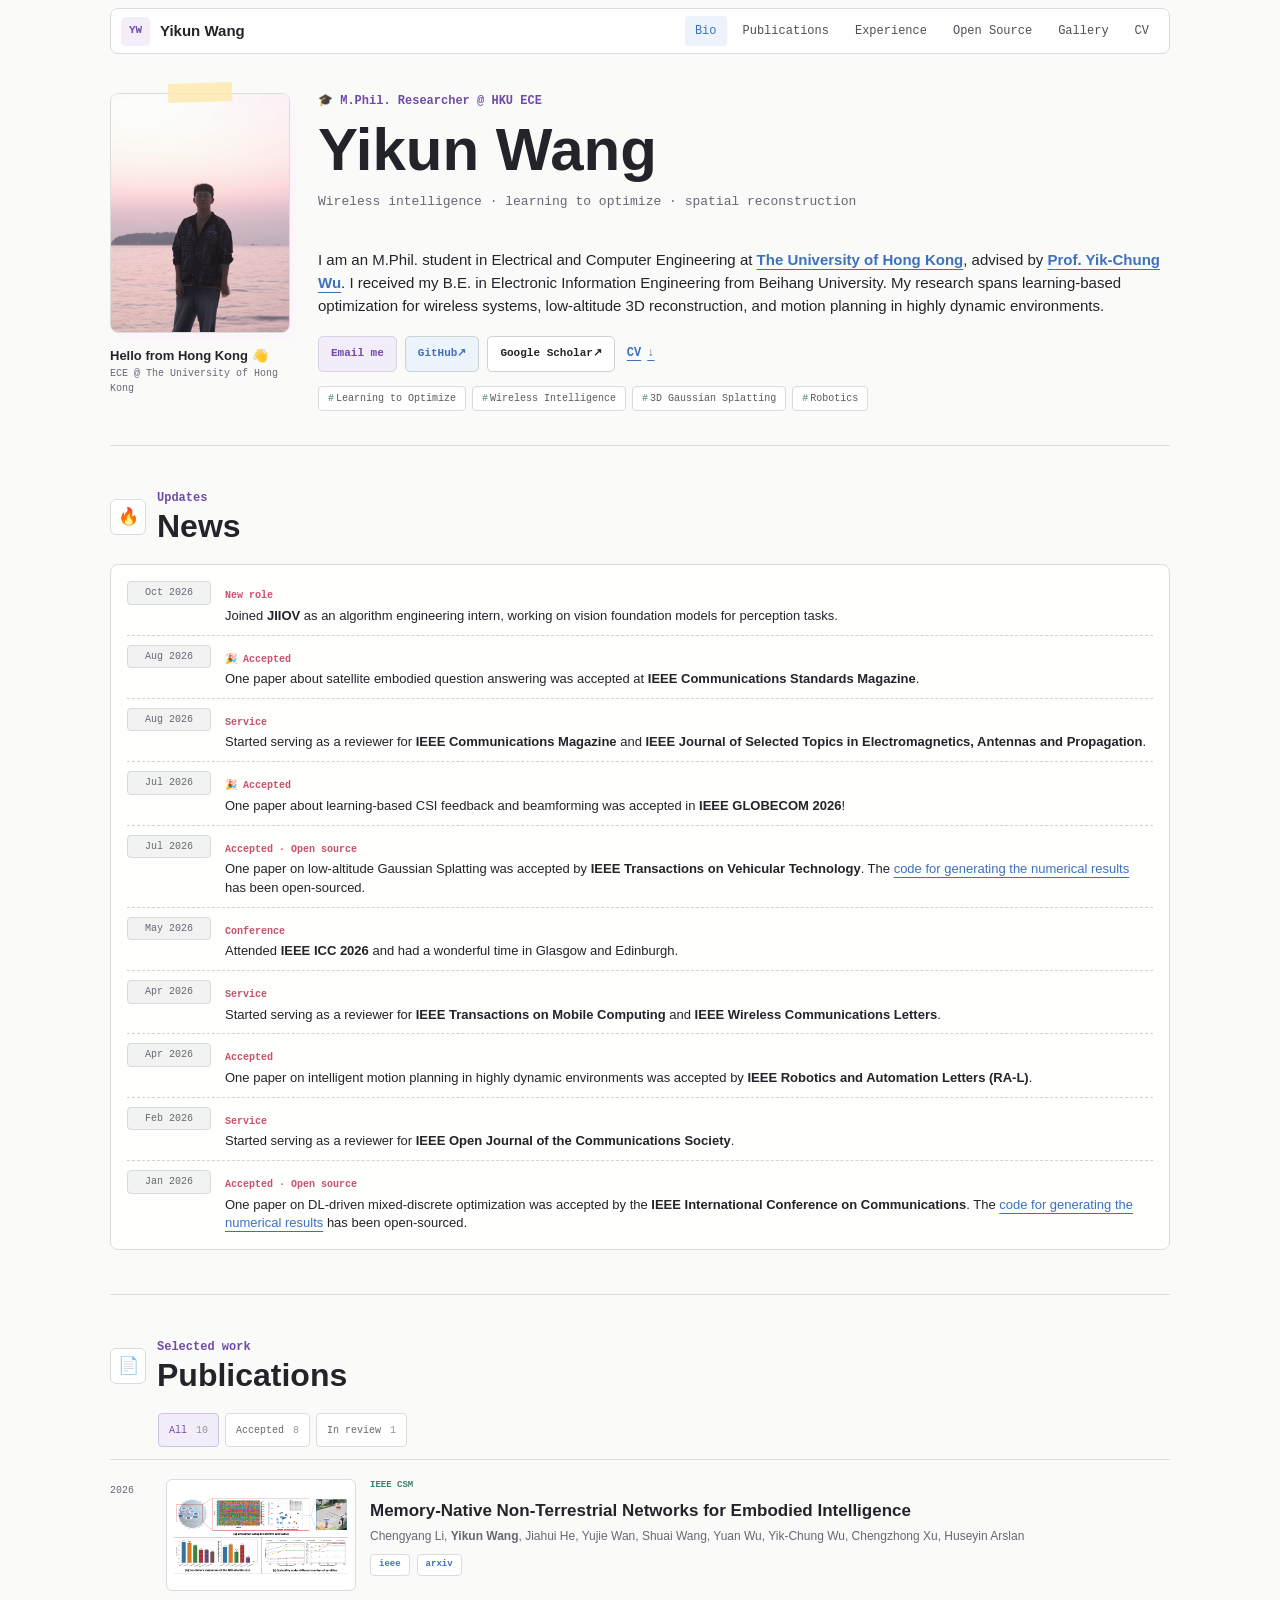
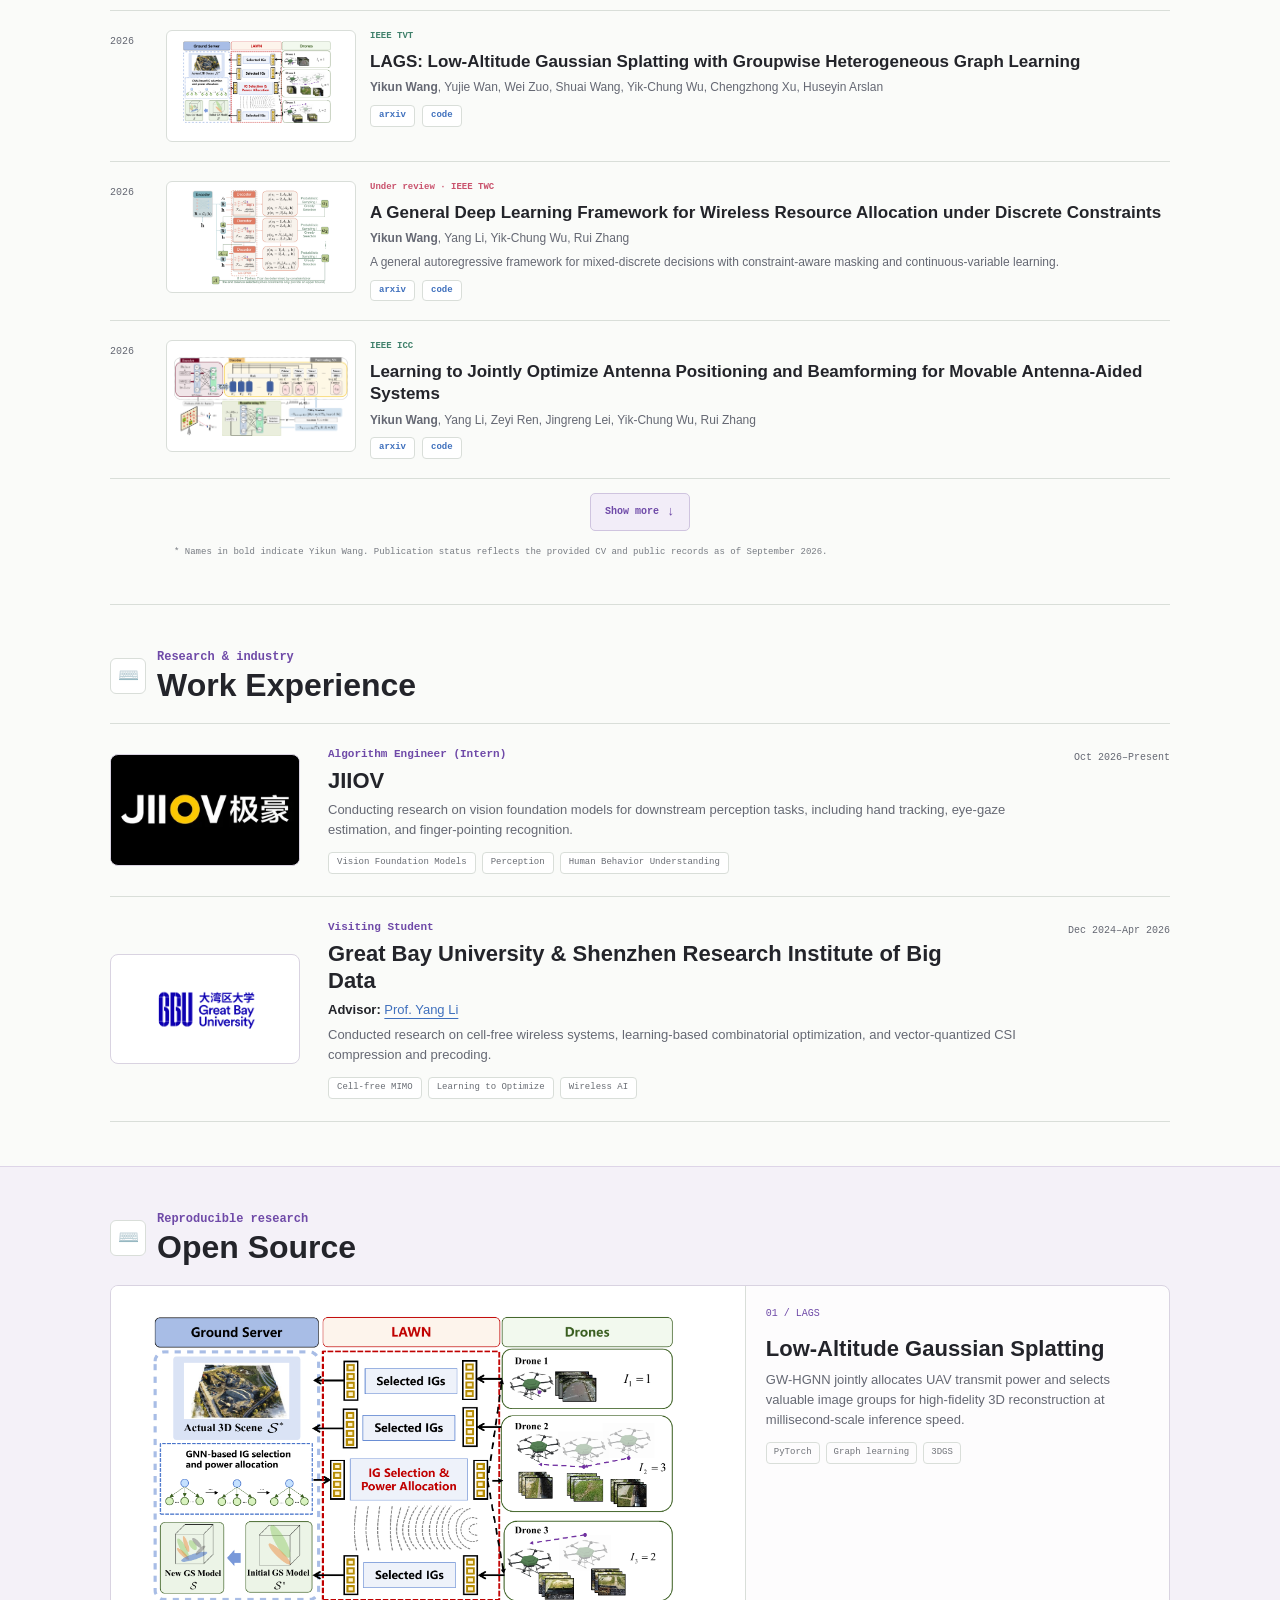
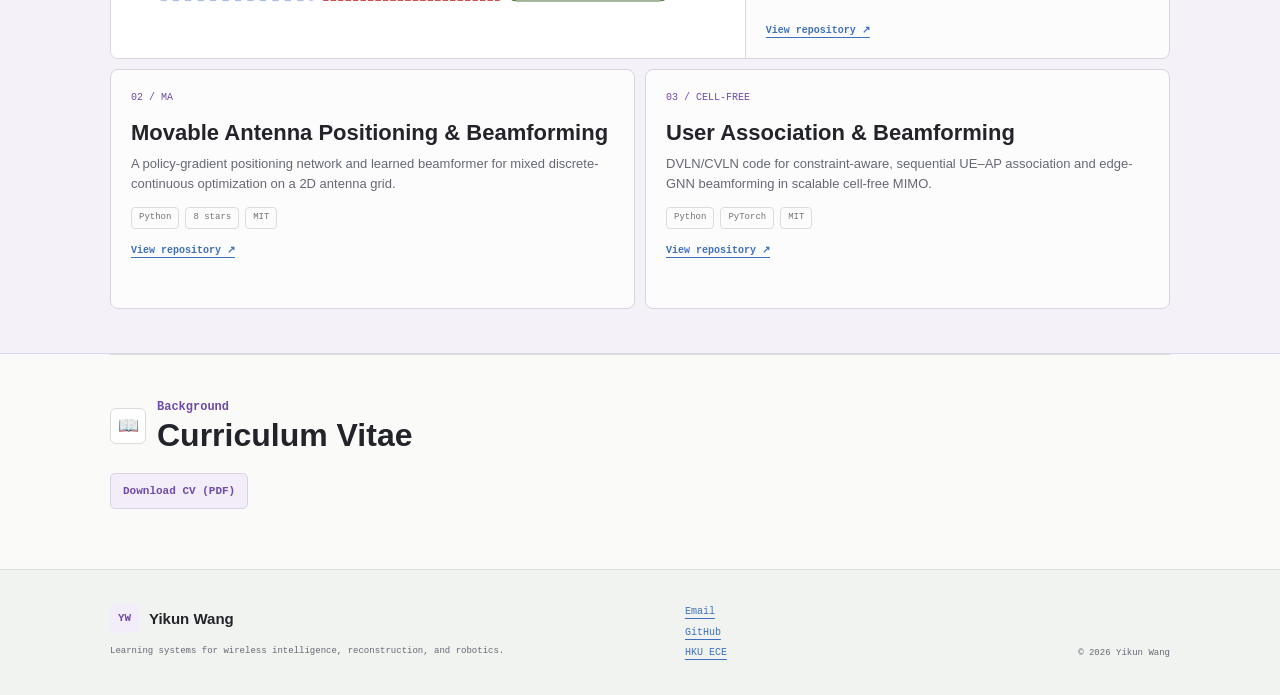
==== commit 637ad5a9: "Add JIIOV logo to work experience" ====
--- a/index.html
+++ b/index.html
@@ -7,7 +7,7 @@
   <meta name="theme-color" content="#fafaf7">
   <title>Yikun Wang | HKU ECE</title>
   <link rel="icon" href="assets/images/academic-avatar.svg?v=20260718-7" type="image/svg+xml">
-  <link rel="stylesheet" href="styles.css?v=20261103-1">
+  <link rel="stylesheet" href="styles.css?v=20261103-2">
   <script src="script.js?v=20260727-11" defer></script>
 </head>
 <body>
@@ -270,7 +270,9 @@
         </div>
       </div>
       <article class="experience-entry">
-        <div class="experience-logo"><span class="experience-logo-wordmark">JIIOV</span></div>
+        <div class="experience-logo experience-logo--jiiov">
+          <img src="assets/images/jiiov-logo.webp" alt="JIIOV 极豪 logo" width="512" height="288">
+        </div>
         <div class="experience-details">
           <div class="experience-topline">
             <div>
--- a/styles.css
+++ b/styles.css
@@ -73,7 +73,8 @@
 .experience-entry + .experience-entry { border-top: 0; }
 .experience-logo { display: grid; place-items: center; min-height: 110px; padding: 18px; border: 1px solid #d9d3e1; border-radius: 8px; background: white; }
 .experience-logo img { width: 158px; height: auto; }
-.experience-logo-wordmark { color: var(--purple); font-family: var(--sans); font-size: 31px; font-weight: 800; letter-spacing: .08em; }
+.experience-logo--jiiov { padding: 0; overflow: hidden; background: #000; }
+.experience-logo--jiiov img { display: block; width: 100%; height: 110px; object-fit: contain; }
 .experience-details { min-width: 0; }
 .experience-topline { display: flex; align-items: flex-start; justify-content: space-between; gap: 24px; }
 .experience-role { margin: 0 0 5px; color: var(--purple); font-family: var(--mono); font-size: 11px; font-weight: 700; }
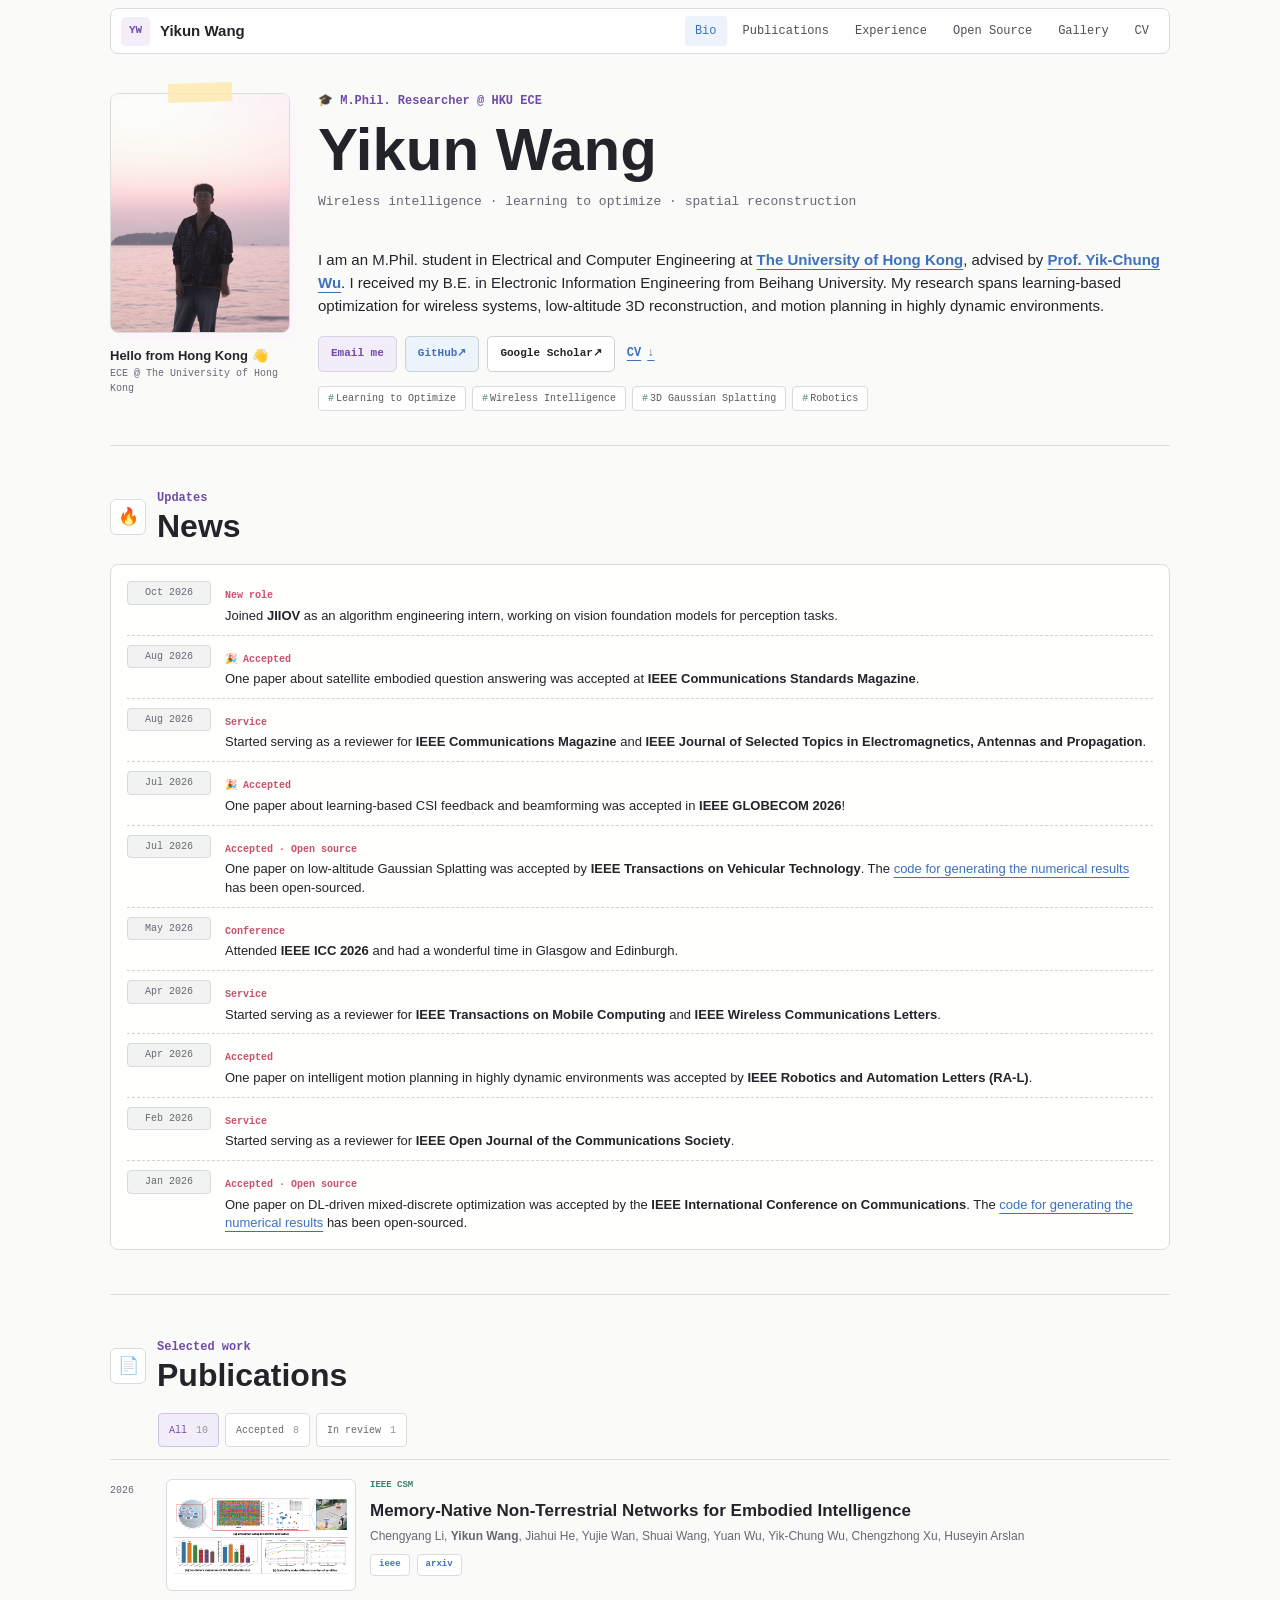
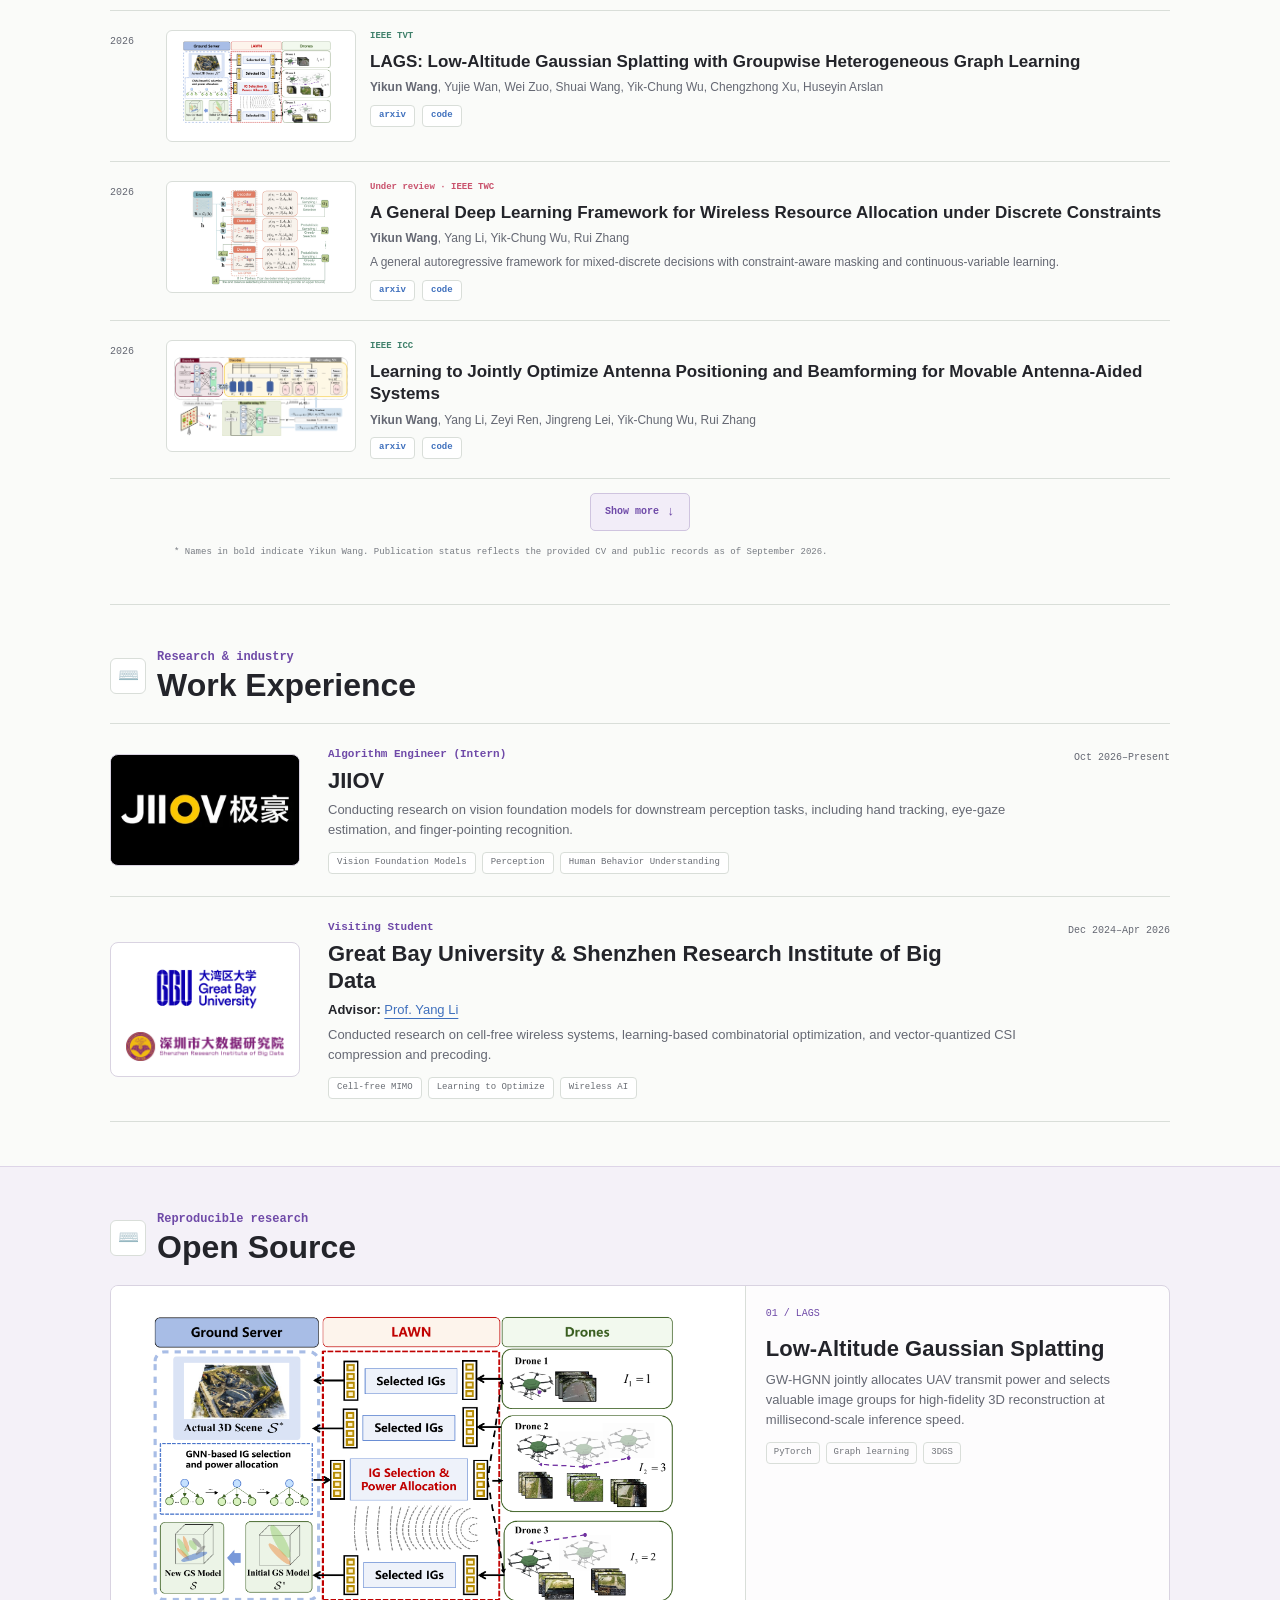
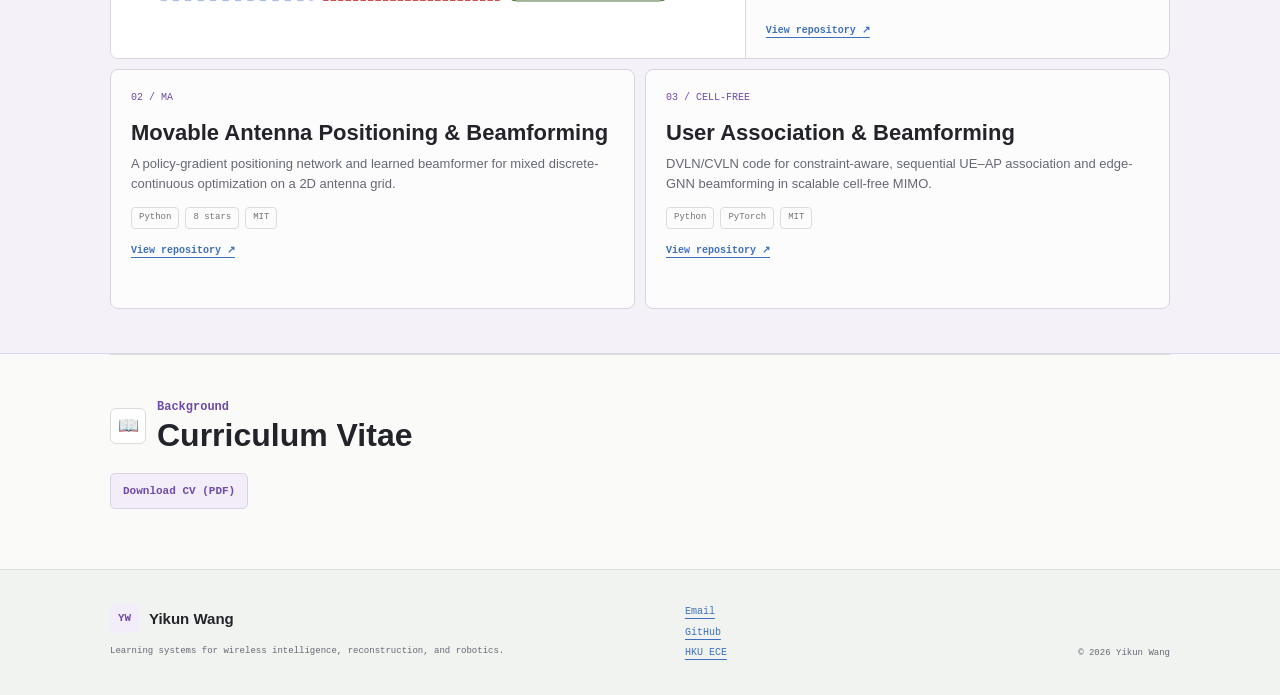
==== commit 145bf8bb: "Add SRIBD logo alongside Great Bay University" ====
--- a/index.html
+++ b/index.html
@@ -7,7 +7,7 @@
   <meta name="theme-color" content="#fafaf7">
   <title>Yikun Wang | HKU ECE</title>
   <link rel="icon" href="assets/images/academic-avatar.svg?v=20260718-7" type="image/svg+xml">
-  <link rel="stylesheet" href="styles.css?v=20261103-2">
+  <link rel="stylesheet" href="styles.css?v=20261103-3">
   <script src="script.js?v=20260727-11" defer></script>
 </head>
 <body>
@@ -290,8 +290,9 @@
         </div>
       </article>
       <article class="experience-entry">
-        <div class="experience-logo">
+        <div class="experience-logo experience-logo--shared">
           <img src="assets/images/gbu-logo.png" alt="Great Bay University logo" width="182" height="71">
+          <img src="assets/images/sribd-logo.png" alt="Shenzhen Research Institute of Big Data logo" width="326" height="60">
         </div>
         <div class="experience-details">
           <div class="experience-topline">
--- a/styles.css
+++ b/styles.css
@@ -75,6 +75,7 @@
 .experience-logo img { width: 158px; height: auto; }
 .experience-logo--jiiov { padding: 0; overflow: hidden; background: #000; }
 .experience-logo--jiiov img { display: block; width: 100%; height: 110px; object-fit: contain; }
+.experience-logo--shared { min-height: 135px; gap: 8px; padding: 12px; }
 .experience-details { min-width: 0; }
 .experience-topline { display: flex; align-items: flex-start; justify-content: space-between; gap: 24px; }
 .experience-role { margin: 0 0 5px; color: var(--purple); font-family: var(--mono); font-size: 11px; font-weight: 700; }
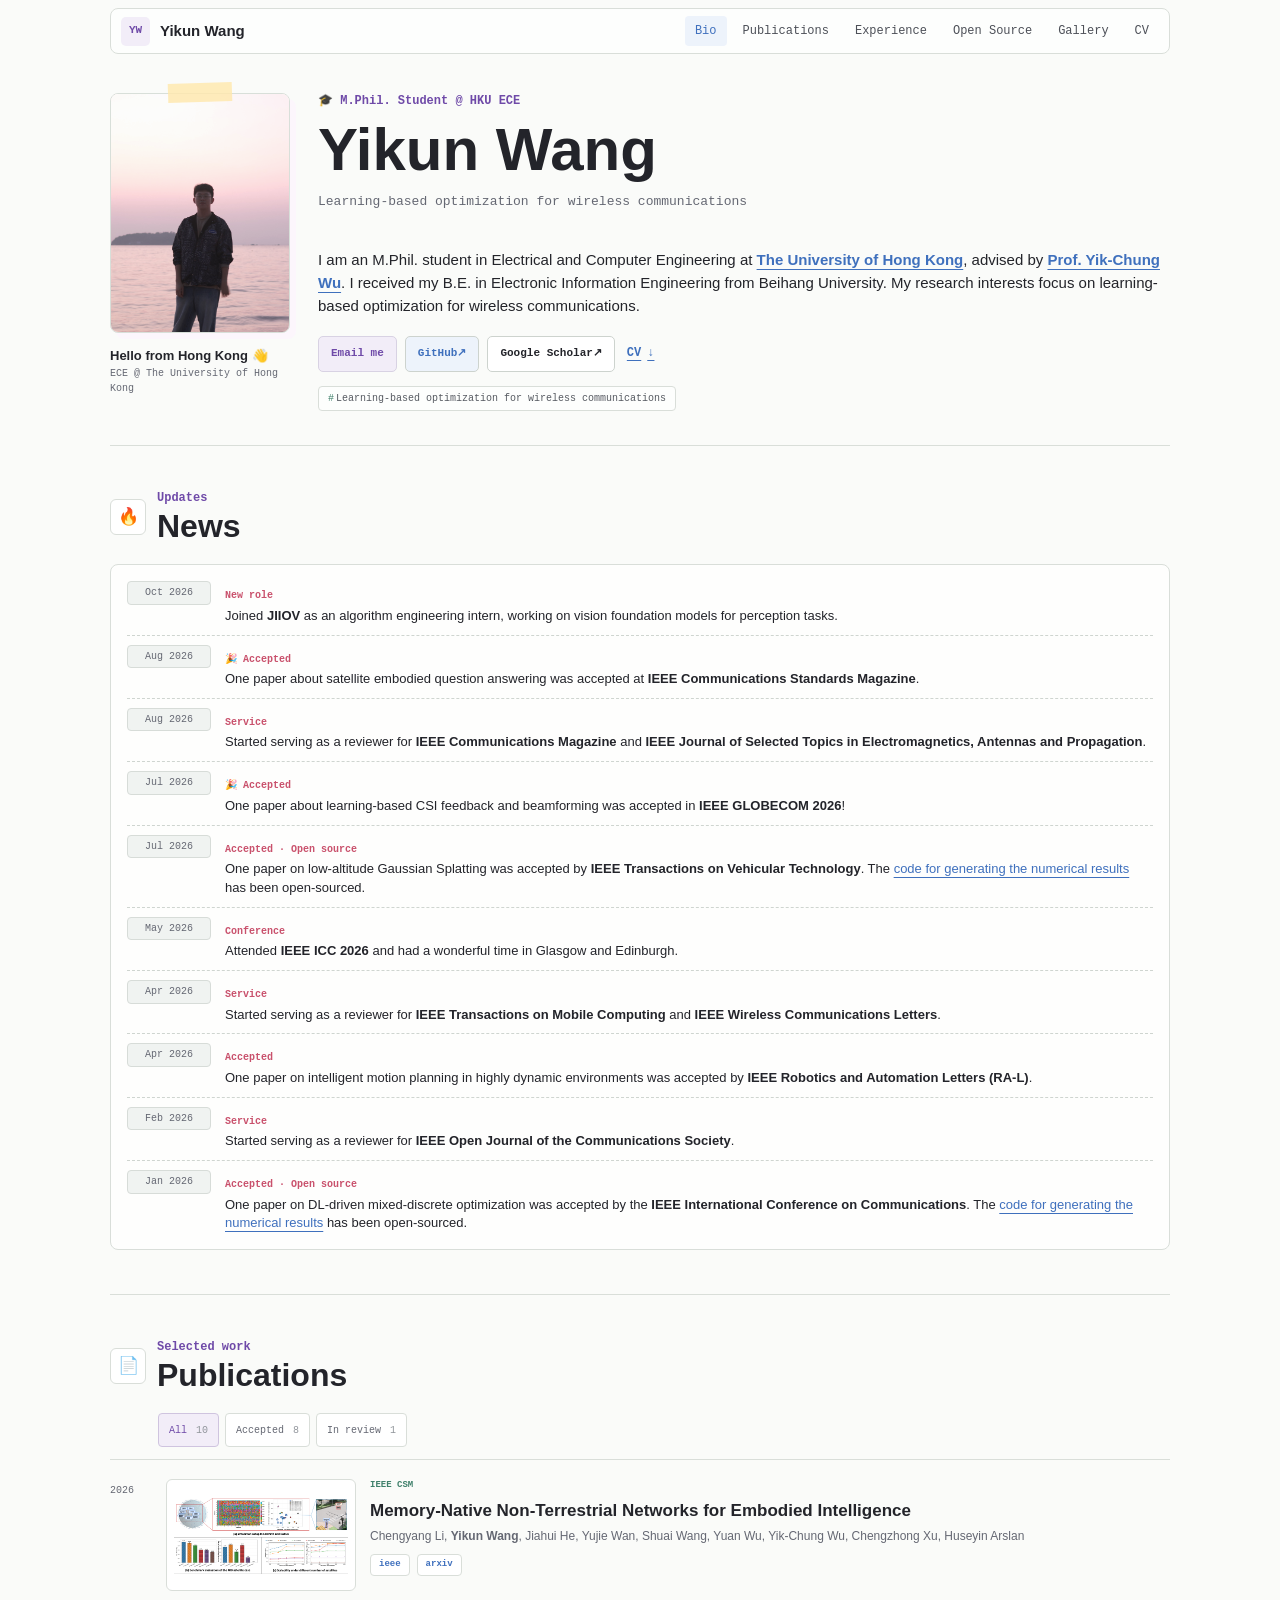
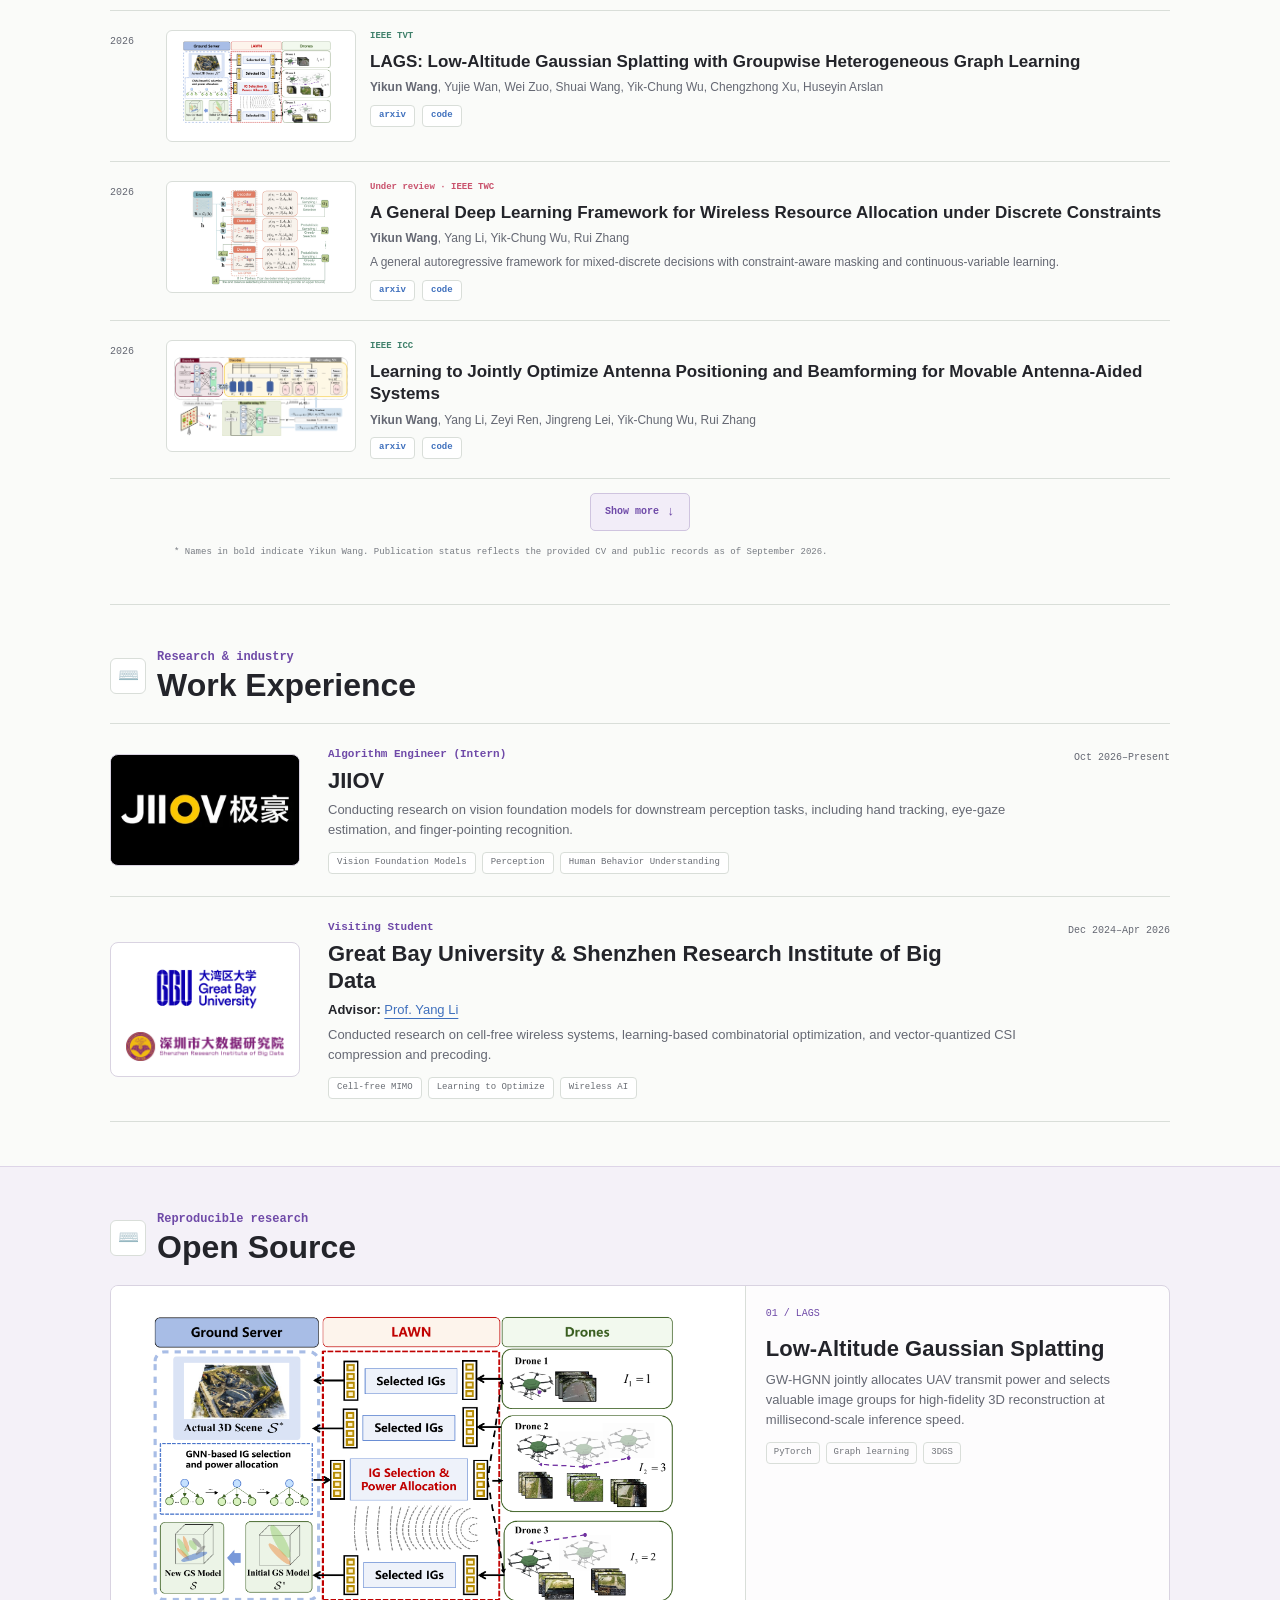
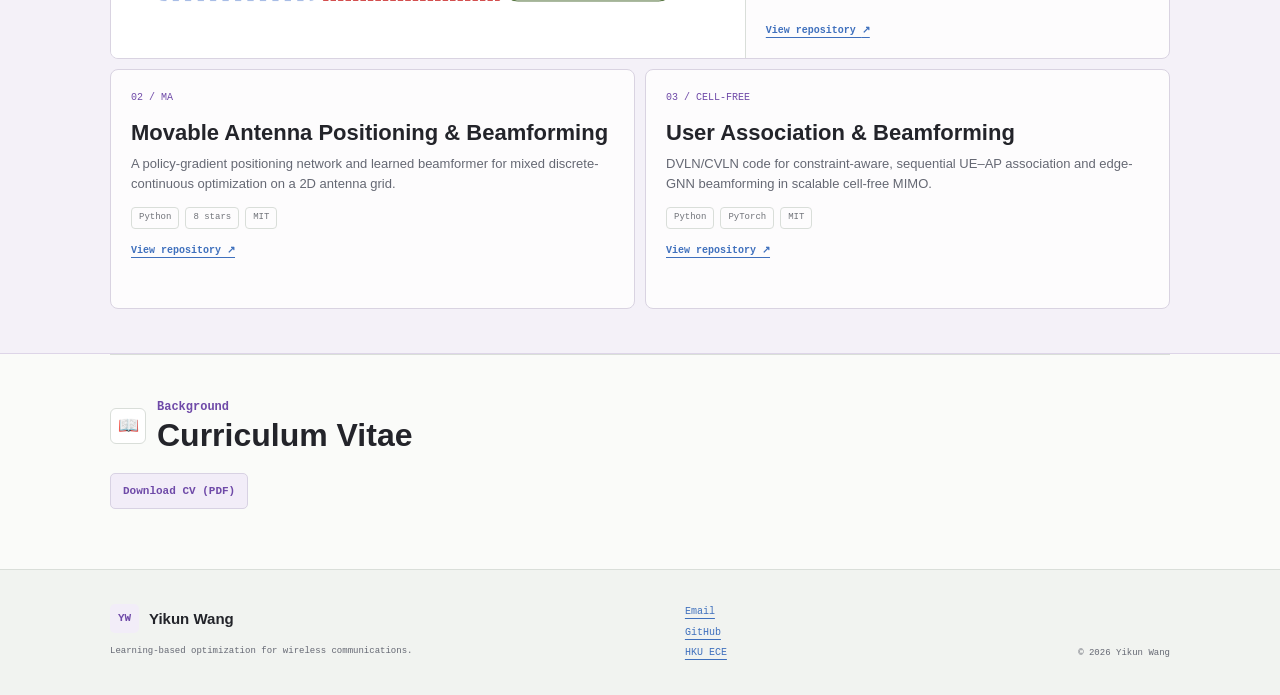
==== commit f4adedcb: "Update student title and focus research interests" ====
--- a/index.html
+++ b/index.html
@@ -3,7 +3,7 @@
 <head>
   <meta charset="utf-8">
   <meta name="viewport" content="width=device-width, initial-scale=1">
-  <meta name="description" content="Yikun Wang is an M.Phil. researcher at The University of Hong Kong working on learning-based optimization, wireless systems, robotics, and 3D Gaussian Splatting.">
+  <meta name="description" content="Yikun Wang is an M.Phil. student at The University of Hong Kong working on learning-based optimization for wireless communications.">
   <meta name="theme-color" content="#fafaf7">
   <title>Yikun Wang | HKU ECE</title>
   <link rel="icon" href="assets/images/academic-avatar.svg?v=20260718-7" type="image/svg+xml">
@@ -35,9 +35,9 @@
   <main id="main">
     <section class="intro" id="bio" aria-labelledby="intro-title">
       <div class="intro-heading">
-        <p class="eyebrow">🎓 M.Phil. Researcher @ HKU ECE</p>
+        <p class="eyebrow">🎓 M.Phil. Student @ HKU ECE</p>
         <h1 id="intro-title">Yikun Wang</h1>
-        <p class="intro-lede">Wireless intelligence · learning to optimize · spatial reconstruction</p>
+        <p class="intro-lede">Learning-based optimization for wireless communications</p>
       </div>
       <div class="portrait-wrap">
         <div class="portrait-rule" aria-hidden="true"></div>
@@ -45,7 +45,7 @@
         <p><strong>Hello from Hong Kong 👋</strong><br>ECE @ The University of Hong Kong</p>
       </div>
       <div class="intro-copy">
-        <p class="bio-copy">I am an M.Phil. student in Electrical and Computer Engineering at <a href="https://www.hku.hk/" target="_blank" rel="noreferrer">The University of Hong Kong</a>, advised by <a href="https://www.eee.hku.hk/~ycwu/" target="_blank" rel="noreferrer">Prof. Yik-Chung Wu</a>. I received my B.E. in Electronic Information Engineering from Beihang University. My research spans learning-based optimization for wireless systems, low-altitude 3D reconstruction, and motion planning in highly dynamic environments.</p>
+        <p class="bio-copy">I am an M.Phil. student in Electrical and Computer Engineering at <a href="https://www.hku.hk/" target="_blank" rel="noreferrer">The University of Hong Kong</a>, advised by <a href="https://www.eee.hku.hk/~ycwu/" target="_blank" rel="noreferrer">Prof. Yik-Chung Wu</a>. I received my B.E. in Electronic Information Engineering from Beihang University. My research interests focus on learning-based optimization for wireless communications.</p>
         <div class="intro-actions" aria-label="Profile links">
           <a class="button button-primary" href="mailto:ykwang@eee.hku.hk">Email me</a>
           <a class="button button-secondary" href="https://github.com/YikunWang-EEE" target="_blank" rel="noreferrer">GitHub <span aria-hidden="true">↗</span></a>
@@ -53,10 +53,7 @@
           <a class="text-link" href="assets/cv/Yikun_Wang_CV.pdf?v=20260718-4" download="Yikun_Wang_CV.pdf">CV <span aria-hidden="true">↓</span></a>
         </div>
         <ul class="research-tags" aria-label="Research interests">
-          <li>Learning to Optimize</li>
-          <li>Wireless Intelligence</li>
-          <li>3D Gaussian Splatting</li>
-          <li>Robotics</li>
+          <li>Learning-based optimization for wireless communications</li>
         </ul>
       </div>
       <a class="section-cue" href="#news" aria-label="Continue to news"><span>Latest</span><span aria-hidden="true">↓</span></a>
@@ -362,7 +359,7 @@
   </main>
 
   <footer class="site-footer">
-    <div><a class="wordmark footer-wordmark" href="#top"><span class="wordmark-mark">YW</span><span>Yikun Wang</span></a><p>Learning systems for wireless intelligence, reconstruction, and robotics.</p></div>
+    <div><a class="wordmark footer-wordmark" href="#top"><span class="wordmark-mark">YW</span><span>Yikun Wang</span></a><p>Learning-based optimization for wireless communications.</p></div>
     <div class="footer-links"><a href="mailto:ykwang@eee.hku.hk">Email</a><a href="https://github.com/YikunWang-EEE" target="_blank" rel="noreferrer">GitHub</a><a href="https://www.eee.hku.hk/" target="_blank" rel="noreferrer">HKU ECE</a></div>
     <p class="copyright">© <span id="year">2026</span> Yikun Wang</p>
   </footer>
